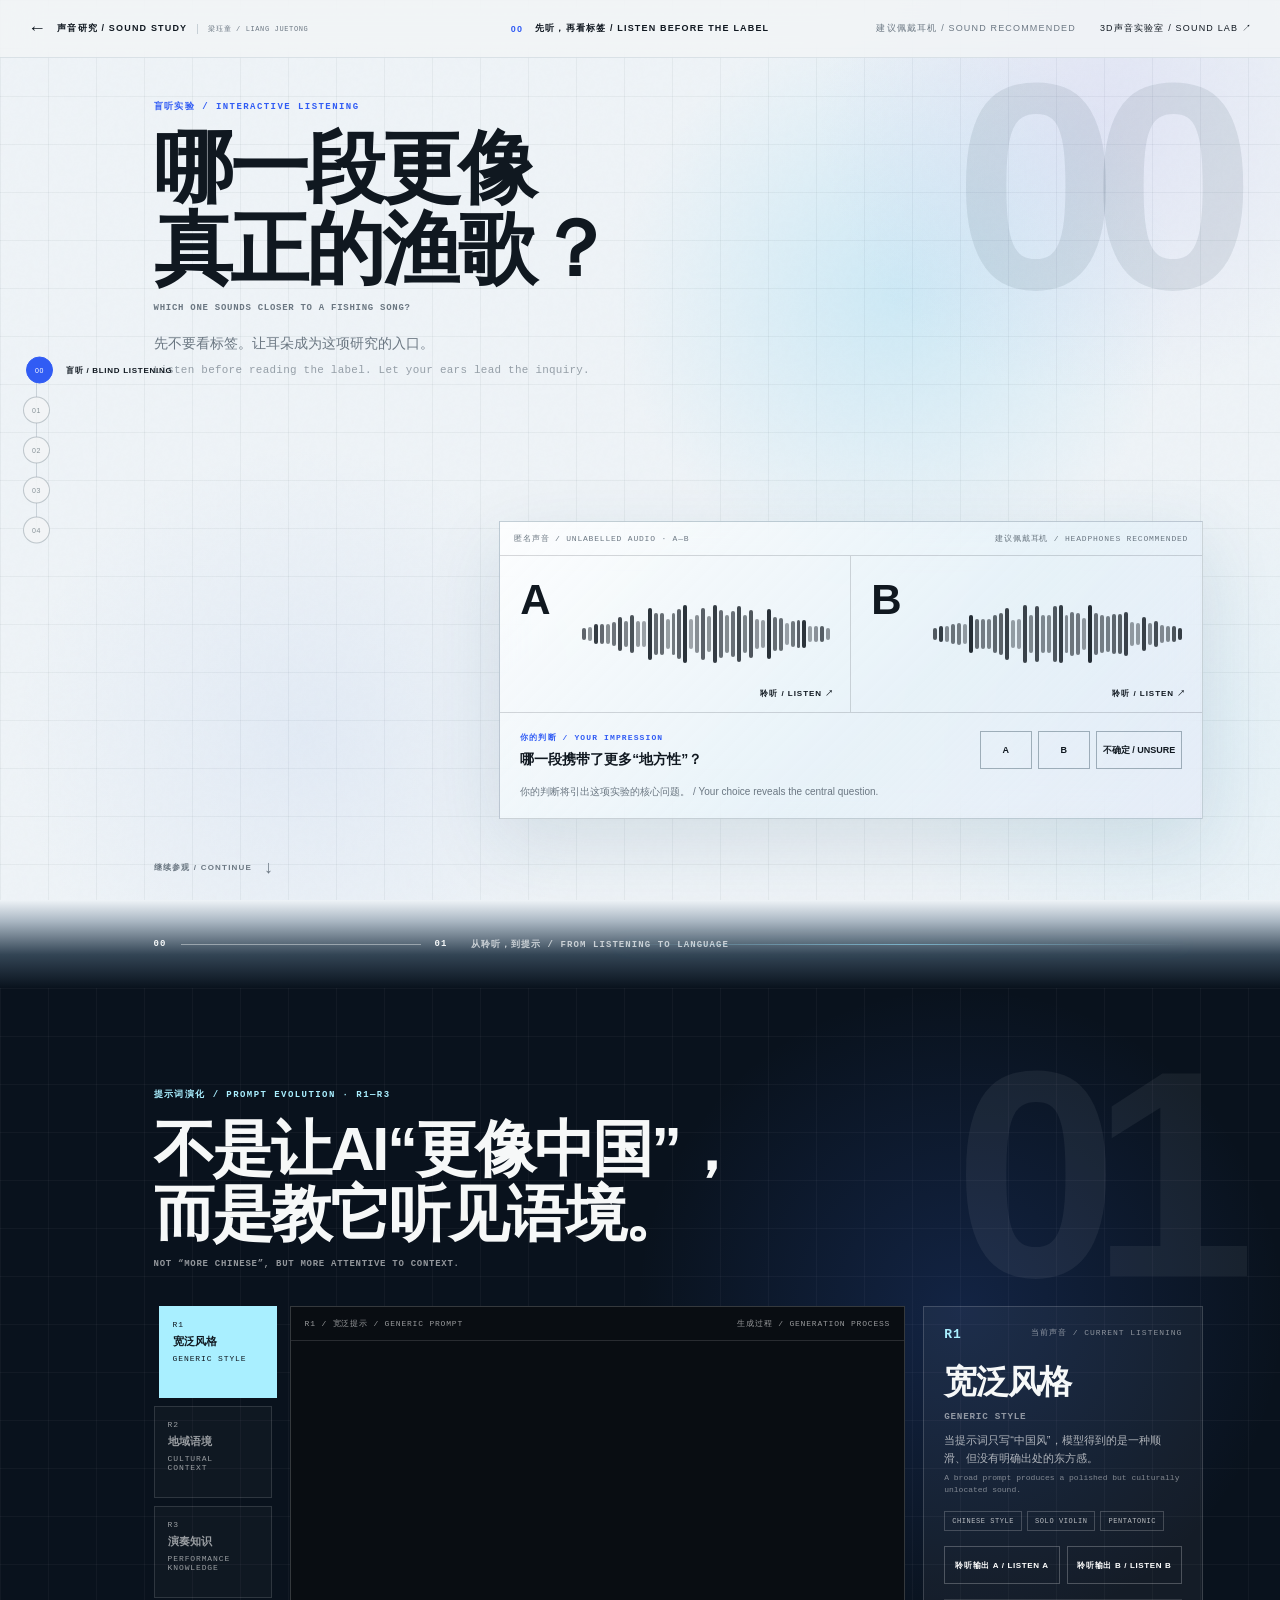
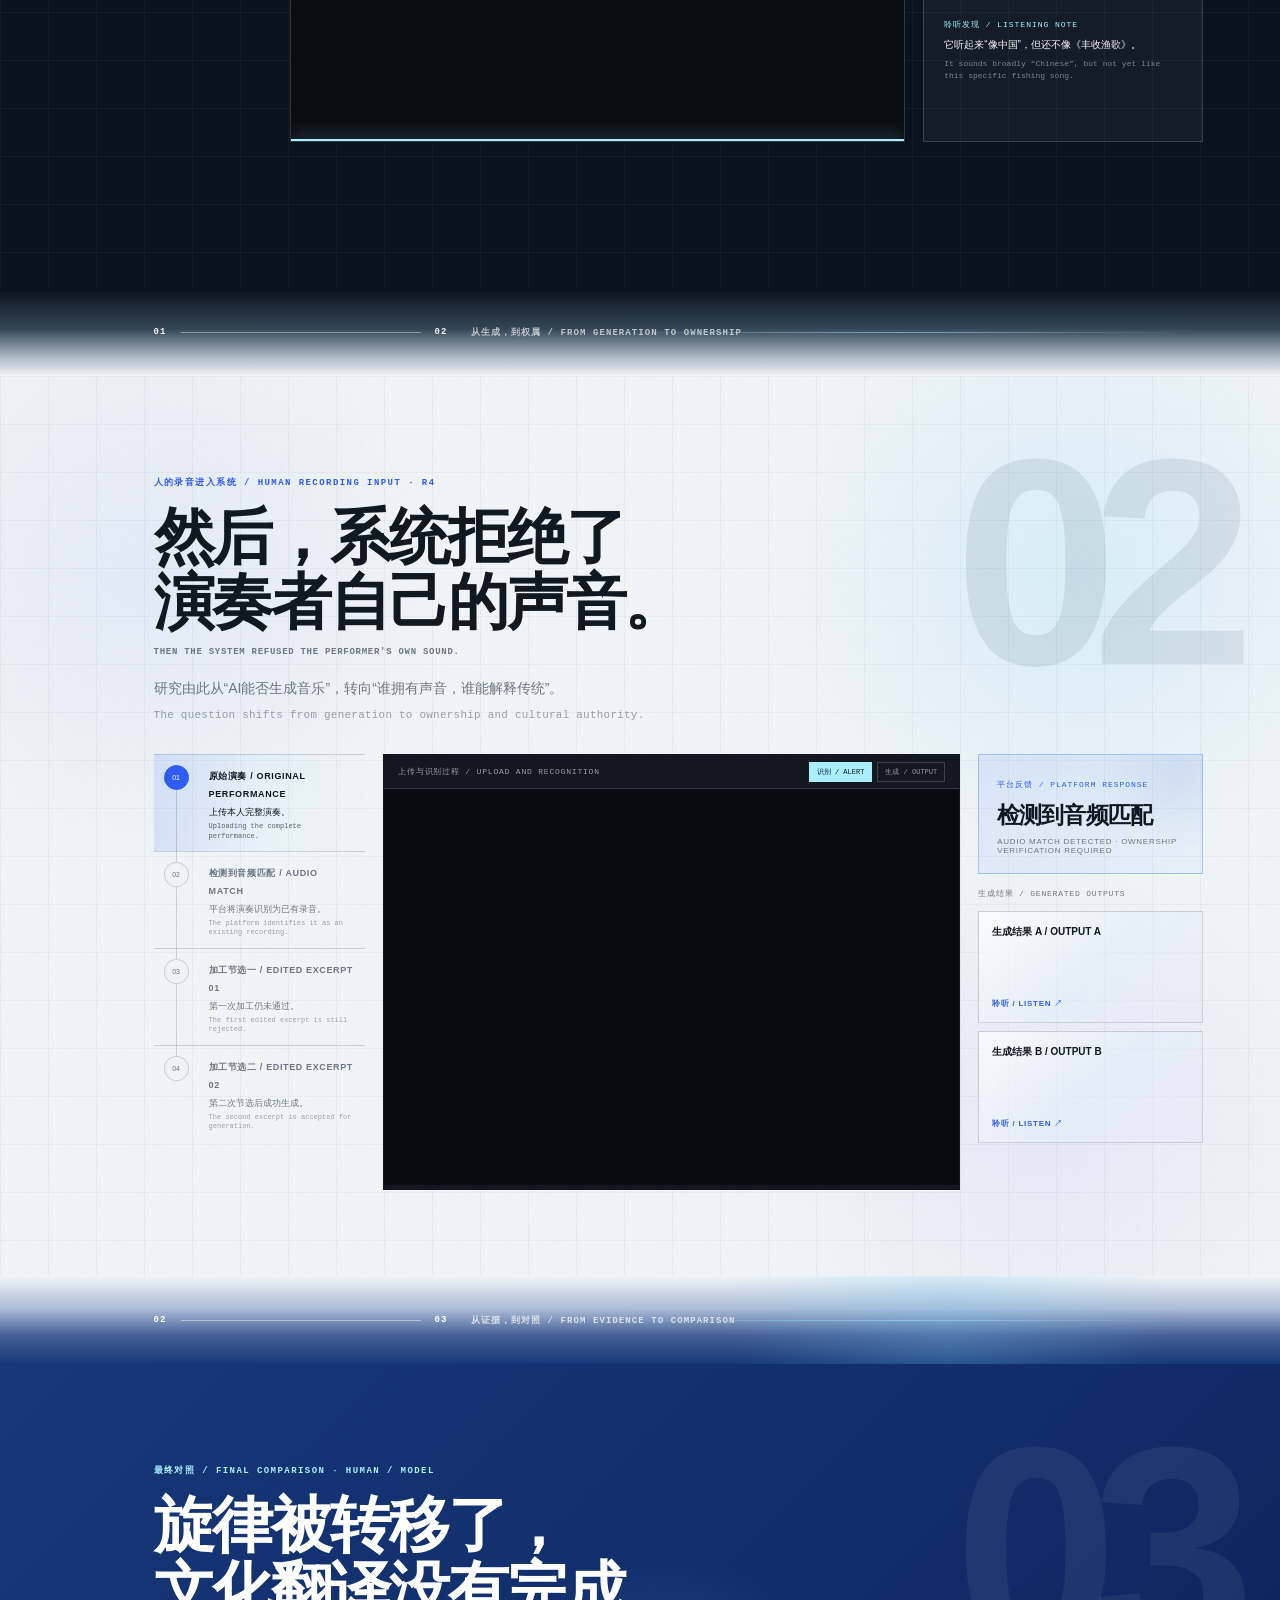
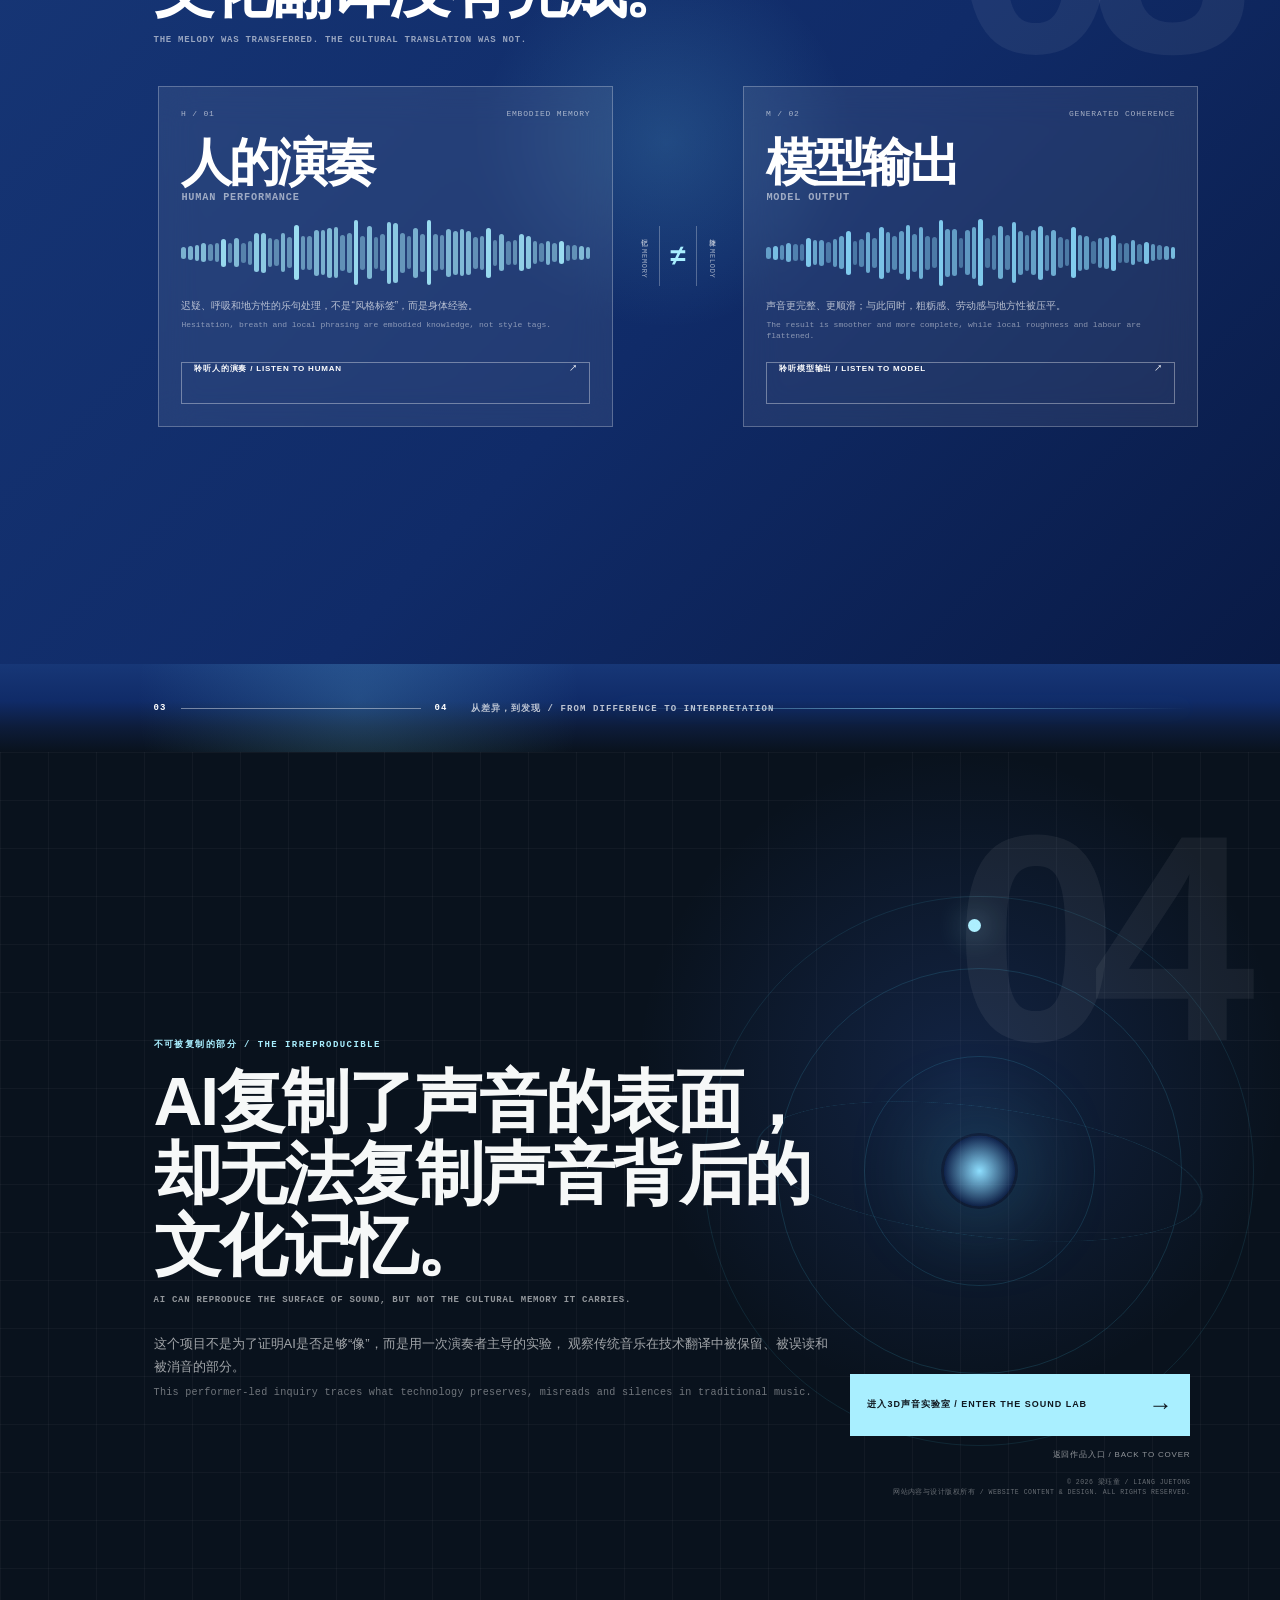
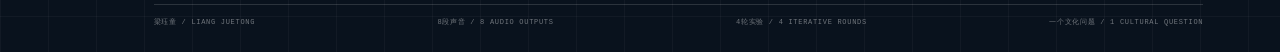
==== journey.html @ d48e19ff "Publish interactive portfolio website" ====
<!doctype html>
<html lang="zh-CN">
  <head>
    <meta charset="UTF-8" />
    <meta name="viewport" content="width=device-width, initial-scale=1.0" />
    <meta name="description" content="作品二研究叙事：AI如何理解、重构并压缩传统音乐中的文化信息。" />
    <title>研究路径｜RESEARCH JOURNEY</title>
    <link rel="stylesheet" href="./journey.css?v=10" />
  </head>
  <body>
    <header class="site-head">
      <a class="site-head__home" href="./index.html">
        <span>←</span>
        <b>声音研究 / SOUND STUDY</b>
        <small>梁珏童 / LIANG JUETONG</small>
      </a>
      <div class="site-head__chapter">
        <span id="activeIndex">00</span>
        <p id="activeLabel">先听，再看标签 / LISTEN BEFORE THE LABEL</p>
      </div>
      <div class="site-head__actions">
        <span>建议佩戴耳机 / SOUND RECOMMENDED</span>
        <a href="./sound-sculpture.html?v=28&amp;mode=excerpt">3D声音实验室 / SOUND LAB ↗</a>
      </div>
      <div class="reading-progress"><i id="readingProgress"></i></div>
    </header>

    <aside class="guide" aria-label="研究章节导览">
      <a href="#blind" class="active" data-index="00" data-label="先听，再看标签 / LISTEN BEFORE THE LABEL">
        <span>00</span><b>盲听 / BLIND LISTENING</b>
      </a>
      <a href="#prompt-lab" data-index="01" data-label="提示词如何改变声音 / TEACHING THE MODEL">
        <span>01</span><b>提示演化 / PROMPT EVOLUTION</b>
      </a>
      <a href="#copyright" data-index="02" data-label="当系统拒绝演奏者 / WHEN THE SYSTEM REFUSED">
        <span>02</span><b>声音权属 / OWNERSHIP</b>
      </a>
      <a href="#comparison" data-index="03" data-label="人的演奏与模型输出 / HUMAN AND MODEL">
        <span>03</span><b>人机对照 / COMPARISON</b>
      </a>
      <a href="#conclusion" data-index="04" data-label="不可被复制的部分 / THE IRREPRODUCIBLE">
        <span>04</span><b>研究发现 / INTERPRETATION</b>
      </a>
    </aside>

    <main>
      <section class="chapter chapter--blind chapter--light" id="blind" data-chapter>
        <div class="chapter__number">00</div>
        <div class="chapter__intro reveal">
          <p class="eyebrow">盲听实验 / INTERACTIVE LISTENING</p>
          <h1 class="title-lines">
            <span>哪一段更像</span>
            <span>真正的渔歌？</span>
          </h1>
          <p class="title-translation">WHICH ONE SOUNDS CLOSER TO A FISHING SONG?</p>
          <p class="lead">
            先不要看标签。让耳朵成为这项研究的入口。
            <span class="translation">Listen before reading the label. Let your ears lead the inquiry.</span>
          </p>
        </div>

        <div class="blind-test reveal">
          <div class="blind-test__head">
            <span>匿名声音 / UNLABELLED AUDIO · A—B</span>
            <span>建议佩戴耳机 / HEADPHONES RECOMMENDED</span>
          </div>
          <div class="blind-grid">
            <button
              class="sound-card"
              data-audio="./assets/experiment_audio/r1_a_generic_style.mp3"
              data-title="声音 A / SOUND A"
              data-subtitle="匿名生成声音 / Unlabelled generated sample"
              data-context="blind"
            >
              <span class="sound-card__letter">A</span>
              <span class="waveform" data-waveform="3"></span>
              <span class="sound-card__action">聆听 / LISTEN ↗</span>
            </button>
            <button
              class="sound-card"
              data-audio="./assets/experiment_audio/r4_a_own_audio_upload.mp3"
              data-title="声音 B / SOUND B"
              data-subtitle="匿名生成声音 / Unlabelled generated sample"
              data-context="blind"
            >
              <span class="sound-card__letter">B</span>
              <span class="waveform" data-waveform="8"></span>
              <span class="sound-card__action">聆听 / LISTEN ↗</span>
            </button>
          </div>

          <div class="guess-panel" id="guessPanel">
            <div>
              <span>你的判断 / YOUR IMPRESSION</span>
              <strong id="guessTitle">哪一段携带了更多“地方性”？</strong>
            </div>
            <div class="guess-panel__choices">
              <button data-guess="A">A</button>
              <button data-guess="B">B</button>
              <button data-guess="UNSURE">不确定 / UNSURE</button>
            </div>
            <p id="guessResult">你的判断将引出这项实验的核心问题。 / Your choice reveals the central question.</p>
          </div>
        </div>

        <a class="scroll-cue" href="#prompt-lab"><span>继续参观 / CONTINUE</span><b>↓</b></a>
      </section>

      <div class="chapter-bridge chapter-bridge--light-dark" aria-hidden="true">
        <span>00</span><i></i><b>01</b>
        <p>从聆听，到提示 / FROM LISTENING TO LANGUAGE</p>
      </div>

      <section class="chapter chapter--prompt chapter--dark" id="prompt-lab" data-chapter>
        <div class="chapter__number">01</div>
        <div class="chapter__intro chapter__intro--compact reveal">
          <p class="eyebrow">提示词演化 / PROMPT EVOLUTION · R1—R3</p>
          <h2 class="title-lines">
            <span>不是让AI“更像中国”，</span>
            <span>而是教它听见语境。</span>
          </h2>
          <p class="title-translation">NOT “MORE CHINESE”, BUT MORE ATTENTIVE TO CONTEXT.</p>
        </div>

        <div class="prompt-lab reveal">
          <div class="round-rail" role="tablist" aria-label="提示词实验轮次">
            <button class="active" data-round="0">
              <span>R1</span><b>宽泛风格</b><i>GENERIC STYLE</i>
            </button>
            <button data-round="1">
              <span>R2</span><b>地域语境</b><i>CULTURAL CONTEXT</i>
            </button>
            <button data-round="2">
              <span>R3</span><b>演奏知识</b><i>PERFORMANCE KNOWLEDGE</i>
            </button>
          </div>

          <div class="evidence-window">
            <div class="evidence-window__head">
              <span id="roundVideoLabel">R1 / 宽泛提示 / GENERIC PROMPT</span>
              <span>生成过程 / GENERATION PROCESS</span>
            </div>
            <video
              id="roundVideo"
              src="./assets/experiment_video/screen_r1_prompt_output.mp4"
              muted
              loop
              playsinline
              preload="metadata"
            ></video>
            <div class="evidence-window__scan"></div>
          </div>

          <article class="round-reading">
            <div class="round-reading__head">
              <span id="roundIndex">R1</span>
              <p>当前声音 / CURRENT LISTENING</p>
            </div>
            <h3>
              <span id="roundTitleZh">宽泛风格</span>
              <small id="roundTitleEn">GENERIC STYLE</small>
            </h3>
            <p class="round-copy">
              <span id="roundDescriptionZh">当提示词只写“中国风”，模型得到的是一种顺滑、但没有明确出处的东方感。</span>
              <small id="roundDescriptionEn">A broad prompt produces a polished but culturally unlocated sound.</small>
            </p>
            <div class="prompt-tokens" id="promptTokens">
              <span>CHINESE STYLE</span>
              <span>SOLO VIOLIN</span>
              <span>PENTATONIC</span>
            </div>
            <div class="round-audio">
              <button id="roundAudioA">聆听输出 A / LISTEN A</button>
              <button id="roundAudioB">聆听输出 B / LISTEN B</button>
            </div>
            <div class="finding">
              <span>聆听发现 / LISTENING NOTE</span>
              <p id="roundFindingZh">它听起来“像中国”，但还不像《丰收渔歌》。</p>
              <small id="roundFindingEn">It sounds broadly “Chinese”, but not yet like this specific fishing song.</small>
            </div>
          </article>
        </div>
      </section>

      <div class="chapter-bridge chapter-bridge--dark-light" aria-hidden="true">
        <span>01</span><i></i><b>02</b>
        <p>从生成，到权属 / FROM GENERATION TO OWNERSHIP</p>
      </div>

      <section class="chapter chapter--copyright chapter--light" id="copyright" data-chapter>
        <div class="chapter__number">02</div>
        <div class="chapter__intro chapter__intro--compact reveal">
          <p class="eyebrow">人的录音进入系统 / HUMAN RECORDING INPUT · R4</p>
          <h2 class="title-lines">
            <span>然后，系统拒绝了</span>
            <span>演奏者自己的声音。</span>
          </h2>
          <p class="title-translation">THEN THE SYSTEM REFUSED THE PERFORMER'S OWN SOUND.</p>
          <p class="lead">
            研究由此从“AI能否生成音乐”，转向“谁拥有声音，谁能解释传统”。
            <span class="translation">The question shifts from generation to ownership and cultural authority.</span>
          </p>
        </div>

        <div class="ownership-layout reveal">
          <ol class="event-chain">
            <li class="active" data-event="0">
              <span>01</span>
              <div><b>原始演奏 / ORIGINAL PERFORMANCE</b><p>上传本人完整演奏。<small>Uploading the complete performance.</small></p></div>
            </li>
            <li data-event="1">
              <span>02</span>
              <div><b>检测到音频匹配 / AUDIO MATCH</b><p>平台将演奏识别为已有录音。<small>The platform identifies it as an existing recording.</small></p></div>
            </li>
            <li data-event="2">
              <span>03</span>
              <div><b>加工节选一 / EDITED EXCERPT 01</b><p>第一次加工仍未通过。<small>The first edited excerpt is still rejected.</small></p></div>
            </li>
            <li data-event="3">
              <span>04</span>
              <div><b>加工节选二 / EDITED EXCERPT 02</b><p>第二次节选后成功生成。<small>The second excerpt is accepted for generation.</small></p></div>
            </li>
          </ol>

          <div class="ownership-evidence">
            <div class="ownership-evidence__head">
              <span id="ownershipLabel">上传与识别过程 / UPLOAD AND RECOGNITION</span>
              <div>
                <button class="active" data-copyright-video="./assets/experiment_video/screen_r4_audio_match_alert.mp4" data-video-label="平台识别 / AUDIO MATCH ALERT">识别 / ALERT</button>
                <button data-copyright-video="./assets/experiment_video/screen_r4_audio_upload_output.mp4" data-video-label="加工输入与生成结果 / EDITED INPUT AND OUTPUT">生成 / OUTPUT</button>
              </div>
            </div>
            <video
              id="copyrightVideo"
              src="./assets/experiment_video/screen_r4_audio_match_alert.mp4"
              muted
              loop
              playsinline
              preload="metadata"
            ></video>
          </div>

          <aside class="ownership-side">
            <div class="system-alert">
              <span>平台反馈 / PLATFORM RESPONSE</span>
              <strong>检测到音频匹配</strong>
              <p>AUDIO MATCH DETECTED · OWNERSHIP VERIFICATION REQUIRED</p>
            </div>
            <div class="ownership-outputs">
              <p>生成结果 / GENERATED OUTPUTS</p>
              <button
                data-audio="./assets/experiment_audio/r4_a_own_audio_upload.mp3"
                data-title="R4 / 生成结果 A / OUTPUT A"
                data-subtitle="加工节选二通过识别 / Accepted after edited excerpt 02"
                data-context="copyright"
              >生成结果 A / OUTPUT A <span>聆听 / LISTEN ↗</span></button>
              <button
                data-audio="./assets/experiment_audio/r4_b_own_audio_upload.mp3"
                data-title="R4 / 生成结果 B / OUTPUT B"
                data-subtitle="第二个成功生成版本 / Second accepted generation"
                data-context="copyright"
              >生成结果 B / OUTPUT B <span>聆听 / LISTEN ↗</span></button>
            </div>
          </aside>
        </div>
      </section>

      <div class="chapter-bridge chapter-bridge--light-blue" aria-hidden="true">
        <span>02</span><i></i><b>03</b>
        <p>从证据，到对照 / FROM EVIDENCE TO COMPARISON</p>
      </div>

      <section class="chapter chapter--comparison chapter--blue" id="comparison" data-chapter>
        <div class="chapter__number">03</div>
        <div class="chapter__intro chapter__intro--compact reveal">
          <p class="eyebrow">最终对照 / FINAL COMPARISON · HUMAN / MODEL</p>
          <h2 class="title-lines">
            <span>旋律被转移了，</span>
            <span>文化翻译没有完成。</span>
          </h2>
          <p class="title-translation">THE MELODY WAS TRANSFERRED. THE CULTURAL TRANSLATION WAS NOT.</p>
        </div>

        <div class="comparison-grid reveal">
          <article class="voice-card voice-card--human">
            <div class="voice-card__meta">
              <span>H / 01</span>
              <span>EMBODIED MEMORY</span>
            </div>
            <h3>人的演奏<small>HUMAN PERFORMANCE</small></h3>
            <span class="waveform waveform--large" data-waveform="12"></span>
            <p>迟疑、呼吸和地方性的乐句处理，不是“风格标签”，而是身体经验。<small>Hesitation, breath and local phrasing are embodied knowledge, not style tags.</small></p>
            <button
              data-audio="./assets/experiment_audio/human_performance_fengshou_yuge.mp3"
              data-title="人的演奏 / HUMAN PERFORMANCE"
              data-subtitle="演奏者原始录音 / Original performer recording"
              data-context="comparison"
            >聆听人的演奏 / LISTEN TO HUMAN <span>↗</span></button>
          </article>

          <div class="comparison-axis">
            <span>旋律 / MELODY</span>
            <i></i>
            <strong>≠</strong>
            <i></i>
            <span>记忆 / MEMORY</span>
          </div>

          <article class="voice-card voice-card--model">
            <div class="voice-card__meta">
              <span>M / 02</span>
              <span>GENERATED COHERENCE</span>
            </div>
            <h3>模型输出<small>MODEL OUTPUT</small></h3>
            <span class="waveform waveform--large" data-waveform="21"></span>
            <p>声音更完整、更顺滑；与此同时，粗粝感、劳动感与地方性被压平。<small>The result is smoother and more complete, while local roughness and labour are flattened.</small></p>
            <button
              data-audio="./assets/experiment_audio/r4_b_own_audio_upload.mp3"
              data-title="模型输出 / MODEL OUTPUT"
              data-subtitle="R4生成结果 / R4 generated result"
              data-context="comparison"
            >聆听模型输出 / LISTEN TO MODEL <span>↗</span></button>
          </article>
        </div>
      </section>

      <div class="chapter-bridge chapter-bridge--blue-dark" aria-hidden="true">
        <span>03</span><i></i><b>04</b>
        <p>从差异，到发现 / FROM DIFFERENCE TO INTERPRETATION</p>
      </div>

      <section class="chapter chapter--conclusion chapter--dark" id="conclusion" data-chapter>
        <div class="conclusion-orbit" aria-hidden="true"><i></i><i></i><i></i></div>
        <div class="chapter__number">04</div>
        <div class="conclusion-copy reveal">
          <p class="eyebrow">不可被复制的部分 / THE IRREPRODUCIBLE</p>
          <h2 class="title-lines">
            <span>AI复制了声音的表面，</span>
            <span>却无法复制声音背后的</span>
            <span>文化记忆。</span>
          </h2>
          <p class="title-translation">AI CAN REPRODUCE THE SURFACE OF SOUND, BUT NOT THE CULTURAL MEMORY IT CARRIES.</p>
          <p>
            这个项目不是为了证明AI是否足够“像”，而是用一次演奏者主导的实验，
            观察传统音乐在技术翻译中被保留、被误读和被消音的部分。
            <span class="translation">This performer-led inquiry traces what technology preserves, misreads and silences in traditional music.</span>
          </p>
        </div>

        <div class="conclusion-actions reveal">
          <a class="conclusion-actions__primary" href="./sound-sculpture.html?v=28&amp;mode=excerpt">
            <span>进入3D声音实验室 / ENTER THE SOUND LAB</span>
            <b>→</b>
          </a>
          <a href="./index.html">返回作品入口 / BACK TO COVER</a>
          <p class="conclusion-copyright">
            © 2026 梁珏童 / LIANG JUETONG<br />
            网站内容与设计版权所有 / WEBSITE CONTENT &amp; DESIGN. ALL RIGHTS RESERVED.
          </p>
        </div>

        <div class="conclusion-meta">
          <span>梁珏童 / LIANG JUETONG</span>
          <span>8段声音 / 8 AUDIO OUTPUTS</span>
          <span>4轮实验 / 4 ITERATIVE ROUNDS</span>
          <span>一个文化问题 / 1 CULTURAL QUESTION</span>
        </div>
      </section>
    </main>

    <div class="audio-dock" id="audioDock" aria-live="polite">
      <button class="audio-dock__toggle" id="audioToggle" aria-label="播放或暂停">▶</button>
      <div class="audio-dock__identity">
        <span>正在聆听 / NOW LISTENING</span>
        <strong id="audioTitle">声音 A / SOUND A</strong>
        <p id="audioSubtitle">匿名生成声音 / Unlabelled generated sample</p>
      </div>
      <div class="audio-dock__transport">
        <input id="audioProgress" type="range" min="0" max="100" value="0" step="0.1" aria-label="音频进度" />
        <div><span id="audioCurrent">00:00</span><span id="audioDuration">00:00</span></div>
      </div>
      <button class="audio-dock__close" id="audioClose" aria-label="关闭播放器">×</button>
      <audio id="contextAudio" preload="metadata"></audio>
    </div>

    <script src="./journey.js?v=4"></script>
  </body>
</html>
---- journey.css ----
:root {
  color-scheme: light;
  --ink: #101820;
  --paper: #eef3f7;
  --paper-warm: #edf2f5;
  --blue: #315cf4;
  --blue-deep: #122d79;
  --cyan: #8edfff;
  --acid: #a9efff;
  --line: rgba(16, 24, 32, 0.16);
  --soft: #6b7782;
}

* {
  box-sizing: border-box;
}

html {
  scroll-behavior: smooth;
  scroll-snap-type: y proximity;
}

body {
  margin: 0;
  background: var(--paper);
  color: var(--ink);
  font-family: "Noto Sans SC", "Source Han Sans SC", "PingFang SC", "Microsoft YaHei UI", sans-serif;
}

body.audio-open {
  padding-bottom: 82px;
}

button,
input {
  font: inherit;
}

button,
a {
  color: inherit;
}

button {
  cursor: pointer;
}

a {
  text-decoration: none;
}

.site-head {
  position: fixed;
  z-index: 100;
  top: 0;
  right: 0;
  left: 0;
  display: grid;
  grid-template-columns: 1fr auto 1fr;
  align-items: center;
  min-height: 58px;
  padding: 0 28px;
  border-bottom: 1px solid rgba(119, 144, 159, 0.2);
  background: rgba(242, 245, 246, 0.78);
  backdrop-filter: blur(18px);
  font-size: 9px;
  letter-spacing: 0.13em;
  text-transform: uppercase;
}

.site-head__home,
.site-head__actions,
.site-head__chapter {
  display: flex;
  align-items: center;
}

.site-head__home {
  gap: 10px;
  width: fit-content;
}

.site-head__home span {
  font-size: 18px;
}

.site-head__home small {
  padding-left: 10px;
  border-left: 1px solid rgba(76, 98, 114, 0.25);
  color: var(--soft);
  font-family: "Courier New", monospace;
  font-size: 7px;
  font-weight: 500;
  letter-spacing: 0.09em;
  white-space: nowrap;
}

.site-head__chapter {
  gap: 12px;
}

.site-head__chapter span {
  color: var(--blue);
  font-weight: 800;
}

.site-head__chapter p {
  margin: 0;
  font-weight: 700;
}

.site-head__actions {
  justify-content: flex-end;
  gap: 24px;
}

.site-head__actions span {
  color: var(--soft);
}

.reading-progress {
  position: absolute;
  right: 0;
  bottom: -1px;
  left: 0;
  height: 2px;
  background: transparent;
}

.reading-progress i {
  display: block;
  width: 0;
  height: 100%;
  background: linear-gradient(90deg, var(--blue), var(--cyan), var(--acid));
}

.guide {
  position: fixed;
  z-index: 90;
  top: 50%;
  left: 23px;
  display: flex;
  flex-direction: column;
  gap: 13px;
  width: 28px;
  transform: translateY(-50%);
}

.guide::before {
  content: "";
  position: absolute;
  top: 8px;
  bottom: 8px;
  left: 13px;
  width: 1px;
  background: rgba(89, 107, 120, 0.24);
}

.guide a {
  position: relative;
  display: flex;
  align-items: center;
  gap: 13px;
  width: 28px;
  color: rgba(49, 65, 76, 0.55);
  font-size: 8px;
  letter-spacing: 0.09em;
  transition: color 180ms ease, transform 180ms ease;
}

.guide a span {
  z-index: 1;
  display: grid;
  place-items: center;
  width: 27px;
  aspect-ratio: 1;
  border: 1px solid rgba(89, 107, 120, 0.34);
  border-radius: 50%;
  background: rgba(242, 245, 246, 0.92);
  font-size: 7px;
}

.guide a b {
  position: absolute;
  left: 40px;
  width: 142px;
  opacity: 0;
  pointer-events: none;
  transform: translateX(-4px);
  transition: opacity 180ms ease, transform 180ms ease;
}

.guide a:hover b,
.guide a.active b {
  opacity: 1;
  transform: translateX(0);
}

.guide a.active {
  color: var(--ink);
  transform: translateX(3px);
}

.guide a.active span {
  color: white;
  border-color: var(--blue);
  background: var(--blue);
}

main {
  position: relative;
}

.chapter {
  position: relative;
  min-height: 100svh;
  overflow: hidden;
  scroll-snap-align: start;
  padding: 100px 6vw 64px 12vw;
}

.chapter::after {
  content: "";
  position: absolute;
  inset: 0;
  pointer-events: none;
  opacity: 0.18;
  background-image: url("data:image/svg+xml,%3Csvg viewBox='0 0 180 180' xmlns='http://www.w3.org/2000/svg'%3E%3Cfilter id='n'%3E%3CfeTurbulence type='fractalNoise' baseFrequency='.82' numOctaves='3' stitchTiles='stitch'/%3E%3C/filter%3E%3Crect width='100%25' height='100%25' filter='url(%23n)' opacity='.09'/%3E%3C/svg%3E");
  mix-blend-mode: multiply;
}

.chapter--light {
  background:
    linear-gradient(rgba(25, 45, 62, 0.052) 1px, transparent 1px),
    linear-gradient(90deg, rgba(25, 45, 62, 0.052) 1px, transparent 1px),
    radial-gradient(circle at 86% 13%, rgba(130, 126, 226, 0.13), transparent 21%),
    radial-gradient(circle at 70% 33%, rgba(83, 196, 238, 0.21), transparent 26%),
    radial-gradient(circle at 24% 82%, rgba(118, 157, 225, 0.1), transparent 24%),
    radial-gradient(circle at 91% 82%, rgba(114, 208, 240, 0.1), transparent 20%),
    var(--paper);
  background-size: 48px 48px, 48px 48px, auto, auto, auto, auto, auto;
}

.chapter--copyright {
  background:
    linear-gradient(rgba(25, 45, 62, 0.045) 1px, transparent 1px),
    linear-gradient(90deg, rgba(25, 45, 62, 0.045) 1px, transparent 1px),
    radial-gradient(circle at 12% 22%, rgba(130, 165, 225, 0.13), transparent 22%),
    radial-gradient(circle at 84% 22%, rgba(123, 213, 246, 0.21), transparent 24%),
    radial-gradient(circle at 82% 83%, rgba(133, 126, 218, 0.1), transparent 22%),
    #f0f4f7;
  background-size: 48px 48px, 48px 48px, auto, auto, auto, auto;
}

.chapter--dark {
  color: #f6f8f8;
  background:
    radial-gradient(circle at 75% 36%, rgba(62, 116, 242, 0.18), transparent 29%),
    linear-gradient(rgba(255, 255, 255, 0.035) 1px, transparent 1px),
    linear-gradient(90deg, rgba(255, 255, 255, 0.035) 1px, transparent 1px),
    #09121d;
  background-size: auto, 48px 48px, 48px 48px, auto;
}

.chapter--blue {
  color: white;
  background:
    radial-gradient(circle at 52% 42%, rgba(114, 218, 255, 0.17), transparent 22%),
    linear-gradient(135deg, #173777, #102b68 56%, #091a45);
}

.chapter__number {
  position: absolute;
  top: 80px;
  right: 4vw;
  color: rgba(67, 90, 104, 0.12);
  font-size: clamp(150px, 23vw, 350px);
  font-weight: 900;
  line-height: 0.72;
  letter-spacing: -0.09em;
  user-select: none;
}

.chapter--dark .chapter__number,
.chapter--blue .chapter__number {
  color: rgba(255, 255, 255, 0.06);
}

.chapter__intro {
  position: relative;
  z-index: 2;
  max-width: 640px;
}

.chapter__intro--compact {
  max-width: 760px;
}

.eyebrow {
  margin: 0 0 15px;
  color: var(--blue);
  font-family: "Courier New", monospace;
  font-size: 9px;
  font-weight: 700;
  letter-spacing: 0.16em;
}

.chapter--dark .eyebrow,
.chapter--blue .eyebrow {
  color: var(--acid);
}

.chapter h1,
.chapter h2 {
  margin: 0;
  font-weight: 800;
  letter-spacing: -0.035em;
}

.chapter h1 {
  font-size: clamp(48px, 6.2vw, 92px);
  line-height: 1.02;
}

.chapter h2 {
  font-size: clamp(42px, 4.8vw, 72px);
  line-height: 1.06;
}

.title-lines span {
  display: block;
  width: max-content;
  max-width: 100%;
  white-space: nowrap;
}

.lead {
  max-width: 620px;
  margin: 17px 0 0;
  color: var(--soft);
  font-size: 14px;
  line-height: 1.7;
}

.chapter-bridge {
  position: relative;
  z-index: 6;
  display: grid;
  grid-template-columns: auto minmax(90px, 240px) auto 1fr;
  align-items: center;
  gap: 14px;
  height: 88px;
  padding: 0 7vw 0 12vw;
  overflow: hidden;
  font-family: "Courier New", monospace;
  font-size: 9px;
  font-weight: 700;
  letter-spacing: 0.12em;
}

.chapter-bridge::after {
  content: "";
  position: absolute;
  right: 7%;
  left: 48%;
  height: 1px;
  background: linear-gradient(90deg, transparent, rgba(146, 226, 255, 0.82), transparent);
  box-shadow: 0 0 22px rgba(117, 207, 255, 0.42);
  opacity: 0.72;
  animation: bridge-pulse 3.6s ease-in-out infinite;
}

.chapter-bridge i {
  height: 1px;
  background: currentColor;
  opacity: 0.42;
}

.chapter-bridge p {
  margin: 0 0 0 9px;
  opacity: 0.72;
}

.chapter-bridge--light-dark {
  color: #f5f7f8;
  background: linear-gradient(180deg, #eef3f7 0%, #aab7c3 24%, #334555 62%, #09121d 100%);
}

.chapter-bridge--dark-light {
  color: #eef1f1;
  background: linear-gradient(180deg, #09121d 0%, #334555 46%, #aab7c3 78%, #f0f4f7 100%);
}

.chapter-bridge--light-blue {
  color: white;
  background:
    radial-gradient(circle at 74% 46%, rgba(118, 204, 244, 0.25), transparent 23%),
    linear-gradient(180deg, #f0f4f7 0%, #aebfd8 36%, #435f96 68%, #173777 100%);
}

.chapter-bridge--blue-dark {
  color: white;
  background:
    radial-gradient(circle at 28% 40%, rgba(111, 207, 246, 0.2), transparent 24%),
    linear-gradient(180deg, #173777 0%, #102b68 42%, #0d1c3a 72%, #09121d 100%);
}

.title-translation {
  max-width: 760px;
  margin: 12px 0 0;
  color: var(--soft);
  font-family: "Courier New", monospace;
  font-size: 9px;
  font-weight: 700;
  line-height: 1.5;
  letter-spacing: 0.08em;
}

.translation {
  display: block;
  margin-top: 5px;
  font-family: "Courier New", monospace;
  font-size: 0.78em;
  letter-spacing: 0.025em;
  opacity: 0.68;
}

.chapter--dark .lead,
.chapter--blue .lead {
  color: rgba(255, 255, 255, 0.62);
}

.chapter--dark .title-translation,
.chapter--blue .title-translation {
  color: rgba(255, 255, 255, 0.56);
}

.blind-test {
  position: absolute;
  z-index: 4;
  right: 6vw;
  bottom: 9vh;
  width: min(720px, 55vw);
  border: 1px solid rgba(27, 59, 78, 0.22);
  background:
    linear-gradient(135deg, rgba(255, 255, 255, 0.84), rgba(229, 242, 249, 0.7) 58%, rgba(232, 234, 249, 0.52));
  box-shadow: 0 25px 70px rgba(28, 73, 105, 0.12);
  backdrop-filter: blur(20px);
}

.blind-test__head,
.evidence-window__head,
.ownership-evidence__head {
  display: flex;
  justify-content: space-between;
  align-items: center;
  min-height: 34px;
  padding: 0 14px;
  border-bottom: 1px solid var(--line);
  color: var(--soft);
  font-family: "Courier New", monospace;
  font-size: 8px;
  letter-spacing: 0.1em;
}

.blind-grid {
  display: grid;
  grid-template-columns: 1fr 1fr;
}

.sound-card {
  position: relative;
  display: grid;
  grid-template-columns: 62px 1fr;
  align-items: center;
  min-height: 156px;
  padding: 20px;
  border: 0;
  border-right: 1px solid var(--line);
  background: transparent;
  text-align: left;
  transition: color 200ms ease, background 200ms ease;
}

.sound-card:last-child {
  border-right: 0;
}

.sound-card:hover,
.sound-card.is-playing {
  color: white;
  background: var(--blue);
}

.sound-card__letter {
  align-self: start;
  font-size: 42px;
  font-weight: 800;
}

.sound-card__action {
  position: absolute;
  right: 16px;
  bottom: 13px;
  font-size: 8px;
  font-weight: 800;
  letter-spacing: 0.12em;
}

.waveform {
  display: flex;
  align-items: center;
  gap: 2px;
  width: 100%;
  height: 58px;
}

.waveform i {
  flex: 1;
  min-width: 1px;
  height: var(--h);
  max-height: 100%;
  border-radius: 999px;
  background: currentColor;
  opacity: calc(0.22 + var(--o));
  transform-origin: center;
  transition: transform 150ms ease;
}

.is-playing .waveform i {
  animation: wave 920ms ease-in-out infinite alternate;
  animation-delay: calc(var(--d) * -35ms);
}

.guess-panel {
  display: grid;
  grid-template-columns: 1.4fr auto;
  align-items: center;
  gap: 14px 22px;
  min-height: 106px;
  padding: 16px 20px;
  border-top: 1px solid var(--line);
}

.guess-panel span {
  display: block;
  margin-bottom: 7px;
  color: var(--blue);
  font-family: "Courier New", monospace;
  font-size: 8px;
  font-weight: 700;
  letter-spacing: 0.14em;
}

.guess-panel strong {
  font-size: 14px;
}

.guess-panel__choices {
  display: flex;
  gap: 6px;
}

.guess-panel__choices button {
  min-width: 52px;
  min-height: 38px;
  border: 1px solid rgba(20, 50, 68, 0.35);
  background: transparent;
  font-size: 9px;
  font-weight: 800;
}

.guess-panel__choices button:hover,
.guess-panel__choices button.active {
  color: white;
  border-color: var(--ink);
  background: var(--ink);
}

.guess-panel p {
  grid-column: 1 / -1;
  margin: -2px 0 0;
  color: var(--soft);
  font-size: 10px;
  line-height: 1.45;
}

.guess-panel.revealed p {
  color: var(--ink);
  font-weight: 700;
}

.scroll-cue {
  position: absolute;
  z-index: 4;
  bottom: 22px;
  left: 12vw;
  display: flex;
  align-items: center;
  gap: 12px;
  color: var(--soft);
  font-size: 8px;
  font-weight: 700;
  letter-spacing: 0.15em;
}

.scroll-cue b {
  font-size: 18px;
  animation: scroll-cue 1.5s ease-in-out infinite;
}

.prompt-lab {
  position: relative;
  z-index: 4;
  display: grid;
  grid-template-columns: 118px minmax(560px, 1.75fr) minmax(280px, 0.7fr);
  gap: 18px;
  margin-top: 34px;
}

.round-rail {
  display: flex;
  flex-direction: column;
  gap: 8px;
}

.round-rail button {
  display: flex;
  flex-direction: column;
  gap: 5px;
  min-height: 92px;
  padding: 13px;
  color: rgba(255, 255, 255, 0.58);
  border: 1px solid rgba(255, 255, 255, 0.13);
  background: rgba(255, 255, 255, 0.025);
  text-align: left;
  transition: background 180ms ease, color 180ms ease, transform 180ms ease;
}

.round-rail button:hover,
.round-rail button.active {
  color: var(--ink);
  border-color: var(--acid);
  background: var(--acid);
  transform: translateX(5px);
}

.round-rail span,
.round-rail i {
  font-family: "Courier New", monospace;
  font-size: 8px;
  font-style: normal;
  letter-spacing: 0.11em;
}

.round-rail b {
  font-size: 11px;
}

.evidence-window {
  position: relative;
  min-height: 430px;
  overflow: hidden;
  border: 1px solid rgba(255, 255, 255, 0.18);
  background: #090d12;
}

.evidence-window__head {
  color: rgba(255, 255, 255, 0.58);
  border-color: rgba(255, 255, 255, 0.13);
}

.evidence-window video {
  width: 100%;
  height: calc(100% - 34px);
  min-height: 396px;
  object-fit: cover;
  opacity: 0.82;
}

.evidence-window__scan {
  position: absolute;
  right: 0;
  bottom: 0;
  left: 0;
  height: 2px;
  background: var(--acid);
  box-shadow: 0 0 18px var(--acid);
  animation: scan 4s ease-in-out infinite;
}

.round-reading {
  min-height: 430px;
  padding: 20px;
  border: 1px solid rgba(255, 255, 255, 0.16);
  background: rgba(255, 255, 255, 0.045);
}

.round-reading__head {
  display: flex;
  justify-content: space-between;
  color: rgba(255, 255, 255, 0.5);
  font-family: "Courier New", monospace;
  font-size: 8px;
  letter-spacing: 0.12em;
}

.round-reading__head p {
  margin: 0;
}

.round-reading__head span {
  color: var(--acid);
  font-size: 13px;
  font-weight: 800;
}

.round-reading h3 {
  margin: 18px 0 9px;
  font-size: clamp(27px, 2.6vw, 42px);
  letter-spacing: -0.04em;
}

.round-reading h3 small {
  display: block;
  margin-top: 6px;
  color: rgba(255, 255, 255, 0.52);
  font-family: "Courier New", monospace;
  font-size: 0.28em;
  letter-spacing: 0.08em;
}

.round-reading > p {
  min-height: 44px;
  margin: 0;
  color: rgba(255, 255, 255, 0.66);
  font-size: 11px;
  line-height: 1.65;
}

.round-copy small,
.finding small {
  display: block;
  margin-top: 5px;
  color: rgba(255, 255, 255, 0.46);
  font-family: "Courier New", monospace;
  font-size: 8px;
  line-height: 1.5;
}

.prompt-tokens {
  display: flex;
  flex-wrap: wrap;
  gap: 5px;
  margin: 15px 0;
}

.prompt-tokens span {
  padding: 5px 7px;
  border: 1px solid rgba(255, 255, 255, 0.2);
  color: rgba(255, 255, 255, 0.7);
  font-family: "Courier New", monospace;
  font-size: 7px;
  letter-spacing: 0.08em;
}

.round-audio {
  display: grid;
  grid-template-columns: 1fr 1fr;
  gap: 7px;
}

.round-audio button {
  min-height: 38px;
  color: white;
  border: 1px solid rgba(255, 255, 255, 0.24);
  background: transparent;
  font-size: 8px;
  font-weight: 800;
  letter-spacing: 0.08em;
}

.round-audio button:hover {
  color: var(--ink);
  border-color: var(--acid);
  background: var(--acid);
}

.finding {
  margin-top: 15px;
  padding-top: 13px;
  border-top: 1px solid rgba(255, 255, 255, 0.13);
}

.finding span {
  color: var(--acid);
  font-family: "Courier New", monospace;
  font-size: 8px;
  letter-spacing: 0.12em;
}

.finding p {
  margin: 6px 0 0;
  font-size: 10px;
  line-height: 1.55;
}

.ownership-layout {
  position: relative;
  z-index: 4;
  display: grid;
  grid-template-columns: minmax(210px, 0.66fr) minmax(560px, 1.8fr) minmax(225px, 0.7fr);
  gap: 18px;
  margin-top: 30px;
}

.event-chain {
  display: flex;
  flex-direction: column;
  margin: 0;
  padding: 0;
  list-style: none;
}

.event-chain li {
  position: relative;
  display: grid;
  grid-template-columns: 35px 1fr;
  gap: 10px;
  min-height: 71px;
  padding: 10px;
  border-top: 1px solid var(--line);
  color: var(--soft);
  transition: color 180ms ease, background 180ms ease;
}

.event-chain li::before {
  content: "";
  position: absolute;
  top: 17px;
  bottom: -17px;
  left: 22px;
  width: 1px;
  background: var(--line);
}

.event-chain li:last-child::before {
  display: none;
}

.event-chain li.active {
  color: var(--ink);
  background: linear-gradient(90deg, rgba(25, 92, 255, 0.12), rgba(121, 225, 255, 0.08), transparent);
}

.event-chain span {
  z-index: 1;
  display: grid;
  place-items: center;
  width: 25px;
  height: 25px;
  border: 1px solid var(--line);
  border-radius: 50%;
  background: var(--paper);
  font-size: 7px;
}

.event-chain .active span {
  color: white;
  border-color: var(--blue);
  background: var(--blue);
}

.event-chain b {
  font-size: 9px;
  letter-spacing: 0.07em;
}

.event-chain p {
  margin: 5px 0 0;
  font-size: 9px;
  line-height: 1.45;
}

.event-chain p small {
  display: block;
  margin-top: 3px;
  font-family: "Courier New", monospace;
  font-size: 7px;
  line-height: 1.35;
  opacity: 0.66;
}

.ownership-evidence {
  position: relative;
  min-height: 430px;
  overflow: hidden;
  border: 1px solid var(--line);
  background: #111820;
}

.ownership-evidence__head {
  color: rgba(255, 255, 255, 0.58);
  border-color: rgba(255, 255, 255, 0.15);
}

.ownership-evidence__head div {
  display: flex;
  gap: 5px;
}

.ownership-evidence__head button {
  padding: 4px 7px;
  color: rgba(255, 255, 255, 0.56);
  border: 1px solid rgba(255, 255, 255, 0.18);
  background: transparent;
  font-size: 7px;
}

.ownership-evidence__head button.active {
  color: var(--ink);
  border-color: var(--acid);
  background: var(--acid);
}

.ownership-evidence video {
  width: 100%;
  height: 396px;
  object-fit: contain;
  background: #080c11;
  opacity: 0.94;
}

.ownership-side {
  display: flex;
  flex-direction: column;
  gap: 14px;
}

.system-alert {
  position: relative;
  padding: 18px;
  color: var(--ink);
  border: 1px solid rgba(25, 92, 255, 0.3);
  background:
    radial-gradient(circle at 90% 12%, rgba(111, 126, 218, 0.13), transparent 34%),
    linear-gradient(135deg, rgba(49, 92, 244, 0.09), rgba(104, 203, 239, 0.07));
}

.system-alert span {
  color: var(--blue);
  font-family: "Courier New", monospace;
  font-size: 8px;
  letter-spacing: 0.12em;
}

.system-alert strong {
  display: block;
  margin-top: 9px;
  font-size: clamp(20px, 1.8vw, 29px);
  letter-spacing: -0.04em;
}

.system-alert p {
  margin: 6px 0 0;
  color: var(--soft);
  font-size: 8px;
  letter-spacing: 0.09em;
}

.ownership-outputs {
  display: flex;
  flex-direction: column;
  gap: 8px;
}

.ownership-outputs > p {
  margin: 0 0 4px;
  color: var(--soft);
  font-family: "Courier New", monospace;
  font-size: 8px;
  letter-spacing: 0.1em;
}

.ownership-outputs button {
  display: flex;
  flex-direction: column;
  justify-content: space-between;
  min-height: 112px;
  padding: 13px;
  border: 1px solid var(--line);
  background: linear-gradient(135deg, rgba(255, 255, 255, 0.7), rgba(226, 240, 248, 0.52), rgba(229, 232, 246, 0.42));
  text-align: left;
  font-size: 10px;
  font-weight: 800;
}

.ownership-outputs button span {
  color: var(--blue);
  font-size: 8px;
  letter-spacing: 0.09em;
}

.ownership-outputs button:hover {
  color: white;
  border-color: var(--blue);
  background: var(--blue);
}

.ownership-outputs button:hover span {
  color: var(--acid);
}

.comparison-grid {
  position: relative;
  z-index: 4;
  display: grid;
  grid-template-columns: 1fr 90px 1fr;
  gap: 20px;
  max-width: 1040px;
  margin: 38px auto 0;
}

.voice-card {
  min-height: 330px;
  padding: 22px;
  border: 1px solid rgba(255, 255, 255, 0.26);
  background: rgba(255, 255, 255, 0.08);
  backdrop-filter: blur(18px);
}

.voice-card__meta {
  display: flex;
  justify-content: space-between;
  color: rgba(255, 255, 255, 0.6);
  font-family: "Courier New", monospace;
  font-size: 8px;
  letter-spacing: 0.1em;
}

.voice-card h3 {
  margin: 22px 0 4px;
  font-size: clamp(32px, 4vw, 61px);
  line-height: 0.88;
  letter-spacing: -0.06em;
}

.voice-card h3 small {
  display: block;
  margin-top: 8px;
  color: rgba(255, 255, 255, 0.56);
  font-family: "Courier New", monospace;
  font-size: 0.2em;
  letter-spacing: 0.08em;
}

.voice-card .waveform--large {
  height: 68px;
  margin: 17px 0 11px;
  color: var(--acid);
}

.voice-card--model .waveform--large {
  color: var(--cyan);
}

.voice-card > p {
  min-height: 46px;
  margin: 0 0 18px;
  color: rgba(255, 255, 255, 0.68);
  font-size: 10px;
  line-height: 1.6;
}

.voice-card > p small {
  display: block;
  margin-top: 5px;
  color: rgba(255, 255, 255, 0.48);
  font-family: "Courier New", monospace;
  font-size: 8px;
  line-height: 1.45;
}

.voice-card > button {
  display: flex;
  justify-content: space-between;
  width: 100%;
  min-height: 42px;
  padding: 0 12px;
  color: white;
  border: 1px solid rgba(255, 255, 255, 0.36);
  background: transparent;
  font-size: 8px;
  font-weight: 800;
  letter-spacing: 0.1em;
}

.voice-card > button:hover {
  color: var(--blue-deep);
  border-color: var(--acid);
  background: var(--acid);
}

.comparison-axis {
  display: flex;
  flex-direction: column;
  align-items: center;
  justify-content: center;
  gap: 10px;
  color: rgba(255, 255, 255, 0.6);
  font-family: "Courier New", monospace;
  font-size: 7px;
  letter-spacing: 0.1em;
  writing-mode: vertical-rl;
}

.comparison-axis i {
  display: block;
  width: 1px;
  height: 60px;
  background: rgba(255, 255, 255, 0.28);
}

.comparison-axis strong {
  color: var(--acid);
  font-family: Arial, sans-serif;
  font-size: 28px;
  writing-mode: horizontal-tb;
}

.chapter--conclusion {
  display: flex;
  flex-direction: column;
  justify-content: center;
}

.conclusion-copy {
  position: relative;
  z-index: 4;
  max-width: 900px;
}

.conclusion-copy h2 {
  font-size: clamp(44px, 5.3vw, 80px);
  line-height: 1.06;
}

.conclusion-copy > p:last-child {
  max-width: 680px;
  margin: 25px 0 0;
  color: rgba(255, 255, 255, 0.62);
  font-size: 13px;
  line-height: 1.8;
}

.conclusion-actions {
  position: absolute;
  z-index: 5;
  right: 7vw;
  bottom: 17vh;
  display: flex;
  flex-direction: column;
  align-items: flex-end;
  gap: 13px;
  width: min(340px, 28vw);
}

.conclusion-actions__primary {
  display: flex;
  justify-content: space-between;
  align-items: center;
  width: 100%;
  min-height: 62px;
  padding: 0 17px;
  color: var(--ink);
  background: var(--acid);
  font-size: 9px;
  font-weight: 800;
  letter-spacing: 0.11em;
  transition: transform 180ms ease;
}

.conclusion-actions__primary:hover {
  transform: translateY(-4px);
}

.conclusion-actions__primary b {
  font-size: 24px;
}

.conclusion-actions > a:not(.conclusion-actions__primary) {
  color: rgba(255, 255, 255, 0.55);
  font-size: 8px;
  letter-spacing: 0.1em;
}

.conclusion-copyright {
  margin: 5px 0 0;
  color: rgba(255, 255, 255, 0.38);
  font-family: "Courier New", monospace;
  font-size: 6.5px;
  line-height: 1.65;
  letter-spacing: 0.075em;
  text-align: right;
}

.conclusion-meta {
  position: absolute;
  right: 6vw;
  bottom: 25px;
  left: 12vw;
  z-index: 4;
  display: flex;
  justify-content: space-between;
  padding-top: 12px;
  border-top: 1px solid rgba(255, 255, 255, 0.14);
  color: rgba(255, 255, 255, 0.42);
  font-family: "Courier New", monospace;
  font-size: 7px;
  letter-spacing: 0.1em;
}

.conclusion-orbit {
  position: absolute;
  top: 16%;
  right: 2%;
  width: min(550px, 48vw);
  aspect-ratio: 1;
  border: 1px solid rgba(83, 219, 255, 0.1);
  border-radius: 50%;
  animation: slow-spin 16s linear infinite;
}

.conclusion-orbit::before,
.conclusion-orbit::after,
.conclusion-orbit i {
  content: "";
  position: absolute;
  border: 1px solid rgba(83, 219, 255, 0.14);
  border-radius: 50%;
}

.conclusion-orbit::before {
  inset: 13%;
}

.conclusion-orbit::after {
  inset: 29%;
}

.conclusion-orbit i:nth-child(1) {
  top: 4%;
  left: 48%;
  width: 13px;
  aspect-ratio: 1;
  border: 0;
  background: var(--acid);
  box-shadow: 0 0 30px var(--acid);
}

.conclusion-orbit i:nth-child(2) {
  inset: 43%;
  border: 0;
  background: radial-gradient(circle, var(--cyan), rgba(25, 92, 255, 0.1) 65%, transparent 66%);
  box-shadow: 0 0 90px rgba(83, 219, 255, 0.36);
}

.conclusion-orbit i:nth-child(3) {
  inset: 20% 5%;
  transform: rotateX(69deg) rotateZ(35deg);
}

.audio-dock {
  position: fixed;
  z-index: 200;
  right: 18px;
  bottom: 16px;
  left: 18px;
  display: grid;
  grid-template-columns: 52px minmax(210px, 0.7fr) minmax(320px, 1.4fr) 34px;
  align-items: center;
  gap: 16px;
  min-height: 72px;
  padding: 9px 12px;
  color: white;
  border: 1px solid rgba(255, 255, 255, 0.18);
  background: rgba(10, 16, 23, 0.93);
  box-shadow: 0 18px 65px rgba(0, 0, 0, 0.34);
  backdrop-filter: blur(22px);
  transform: translateY(calc(100% + 40px));
  opacity: 0;
  pointer-events: none;
  transition: transform 260ms ease, opacity 260ms ease;
}

.audio-dock.open {
  transform: translateY(0);
  opacity: 1;
  pointer-events: auto;
}

.audio-dock__toggle {
  display: grid;
  place-items: center;
  width: 46px;
  aspect-ratio: 1;
  color: var(--ink);
  border: 0;
  border-radius: 50%;
  background: var(--acid);
  font-size: 15px;
}

.audio-dock__identity span {
  color: var(--acid);
  font-family: "Courier New", monospace;
  font-size: 7px;
  letter-spacing: 0.12em;
}

.audio-dock__identity strong {
  display: block;
  margin-top: 3px;
  font-size: 10px;
  letter-spacing: 0.05em;
}

.audio-dock__identity p {
  margin: 2px 0 0;
  color: rgba(255, 255, 255, 0.46);
  font-size: 8px;
}

.audio-dock__transport input {
  width: 100%;
  height: 2px;
  accent-color: var(--acid);
}

.audio-dock__transport.is-locked input {
  pointer-events: none;
  cursor: not-allowed;
  opacity: 0.62;
}

.audio-dock__transport.is-locked::after {
  content: "完整聆听 · 不可拖动 / FULL LISTENING · SEEK LOCKED";
  display: block;
  margin-top: 6px;
  color: rgba(215, 255, 67, 0.75);
  font-family: "Courier New", monospace;
  font-size: 6px;
  letter-spacing: 0.09em;
}

@keyframes bridge-pulse {
  0%,
  100% {
    opacity: 0.28;
    transform: scaleX(0.72);
  }
  50% {
    opacity: 0.82;
    transform: scaleX(1);
  }
}

.audio-dock__transport div {
  display: flex;
  justify-content: space-between;
  margin-top: 5px;
  color: rgba(255, 255, 255, 0.5);
  font-family: "Courier New", monospace;
  font-size: 7px;
}

.audio-dock__close {
  color: rgba(255, 255, 255, 0.7);
  border: 0;
  background: transparent;
  font-size: 25px;
}

.reveal {
  opacity: 0;
  transform: translateY(22px);
  transition: opacity 700ms ease, transform 700ms cubic-bezier(0.2, 0.7, 0.2, 1);
}

.reveal.is-visible {
  opacity: 1;
  transform: translateY(0);
}

@keyframes wave {
  to {
    transform: scaleY(0.35);
  }
}

@keyframes scroll-cue {
  50% {
    transform: translateY(5px);
  }
}

@keyframes scan {
  0%,
  100% {
    transform: translateY(-330px);
    opacity: 0;
  }
  20%,
  80% {
    opacity: 0.8;
  }
  50% {
    transform: translateY(0);
  }
}

@keyframes slow-spin {
  to {
    transform: rotate(360deg);
  }
}

@media (max-width: 1180px) {
  .chapter {
    padding-left: 10vw;
  }

  .guide {
    left: 10px;
  }

  .guide a b {
    display: none;
  }

  .blind-test {
    width: 58vw;
  }

  .prompt-lab {
    grid-template-columns: 105px minmax(0, 1fr);
  }

  .round-reading {
    grid-column: 2;
    min-height: 0;
  }

  .ownership-layout {
    grid-template-columns: 180px minmax(0, 1fr);
  }

  .ownership-side {
    grid-column: 2;
    display: grid;
    grid-template-columns: 0.85fr 1.4fr;
    align-items: stretch;
  }

  .ownership-outputs {
    display: grid;
    grid-template-columns: 1fr 1fr;
  }

  .ownership-outputs > p {
    grid-column: 1 / -1;
  }

  .ownership-outputs button {
    min-height: 70px;
  }
}

@media (max-width: 1000px) {
  .site-head__actions span {
    display: none;
  }
}

@media (max-width: 820px) {
  html {
    scroll-snap-type: none;
  }

  .site-head {
    grid-template-columns: 1fr 1fr;
    padding: 0 16px;
  }

  .site-head__chapter,
  .site-head__actions span,
  .guide {
    display: none;
  }

  .chapter {
    min-height: auto;
    padding: 96px 18px 70px;
  }

  .chapter__number {
    top: 82px;
  }

  .blind-test {
    position: relative;
    right: auto;
    bottom: auto;
    width: 100%;
    margin-top: 34px;
  }

  .prompt-lab,
  .ownership-layout,
  .comparison-grid {
    grid-template-columns: 1fr;
  }

  .round-rail {
    flex-direction: row;
  }

  .round-rail button {
    flex: 1;
    min-height: 75px;
  }

  .round-reading,
  .evidence-window {
    min-height: 330px;
  }

  .ownership-outputs {
    grid-column: auto;
  }

  .ownership-side {
    grid-column: auto;
    display: flex;
  }

  .comparison-axis {
    flex-direction: row;
    writing-mode: horizontal-tb;
  }

  .comparison-axis i {
    width: 54px;
    height: 1px;
  }

  .conclusion-actions {
    position: relative;
    right: auto;
    bottom: auto;
    align-items: flex-start;
    width: 100%;
    margin-top: 40px;
  }

  .conclusion-meta {
    position: relative;
    right: auto;
    bottom: auto;
    left: auto;
    flex-wrap: wrap;
    gap: 12px;
    margin-top: 60px;
  }

  .audio-dock {
    grid-template-columns: 48px 1fr 30px;
  }

  .audio-dock__transport {
    grid-column: 1 / -1;
    grid-row: 2;
  }
}

@media (max-width: 560px) {
  .chapter h1 {
    font-size: 46px;
  }

  .chapter h2,
  .conclusion-copy h2 {
    font-size: 39px;
  }

  .title-lines span {
    width: auto;
    white-space: normal;
  }

  .blind-grid {
    grid-template-columns: 1fr;
  }

  .sound-card {
    border-right: 0;
    border-bottom: 1px solid var(--line);
  }

  .guess-panel {
    grid-template-columns: 1fr;
  }

  .round-rail i {
    display: none;
  }

  .ownership-evidence__head > span {
    display: none;
  }
}

@media (prefers-reduced-motion: reduce) {
  html {
    scroll-behavior: auto;
  }

  *,
  *::before,
  *::after {
    animation-duration: 0.01ms !important;
    animation-iteration-count: 1 !important;
    transition-duration: 0.01ms !important;
  }
}
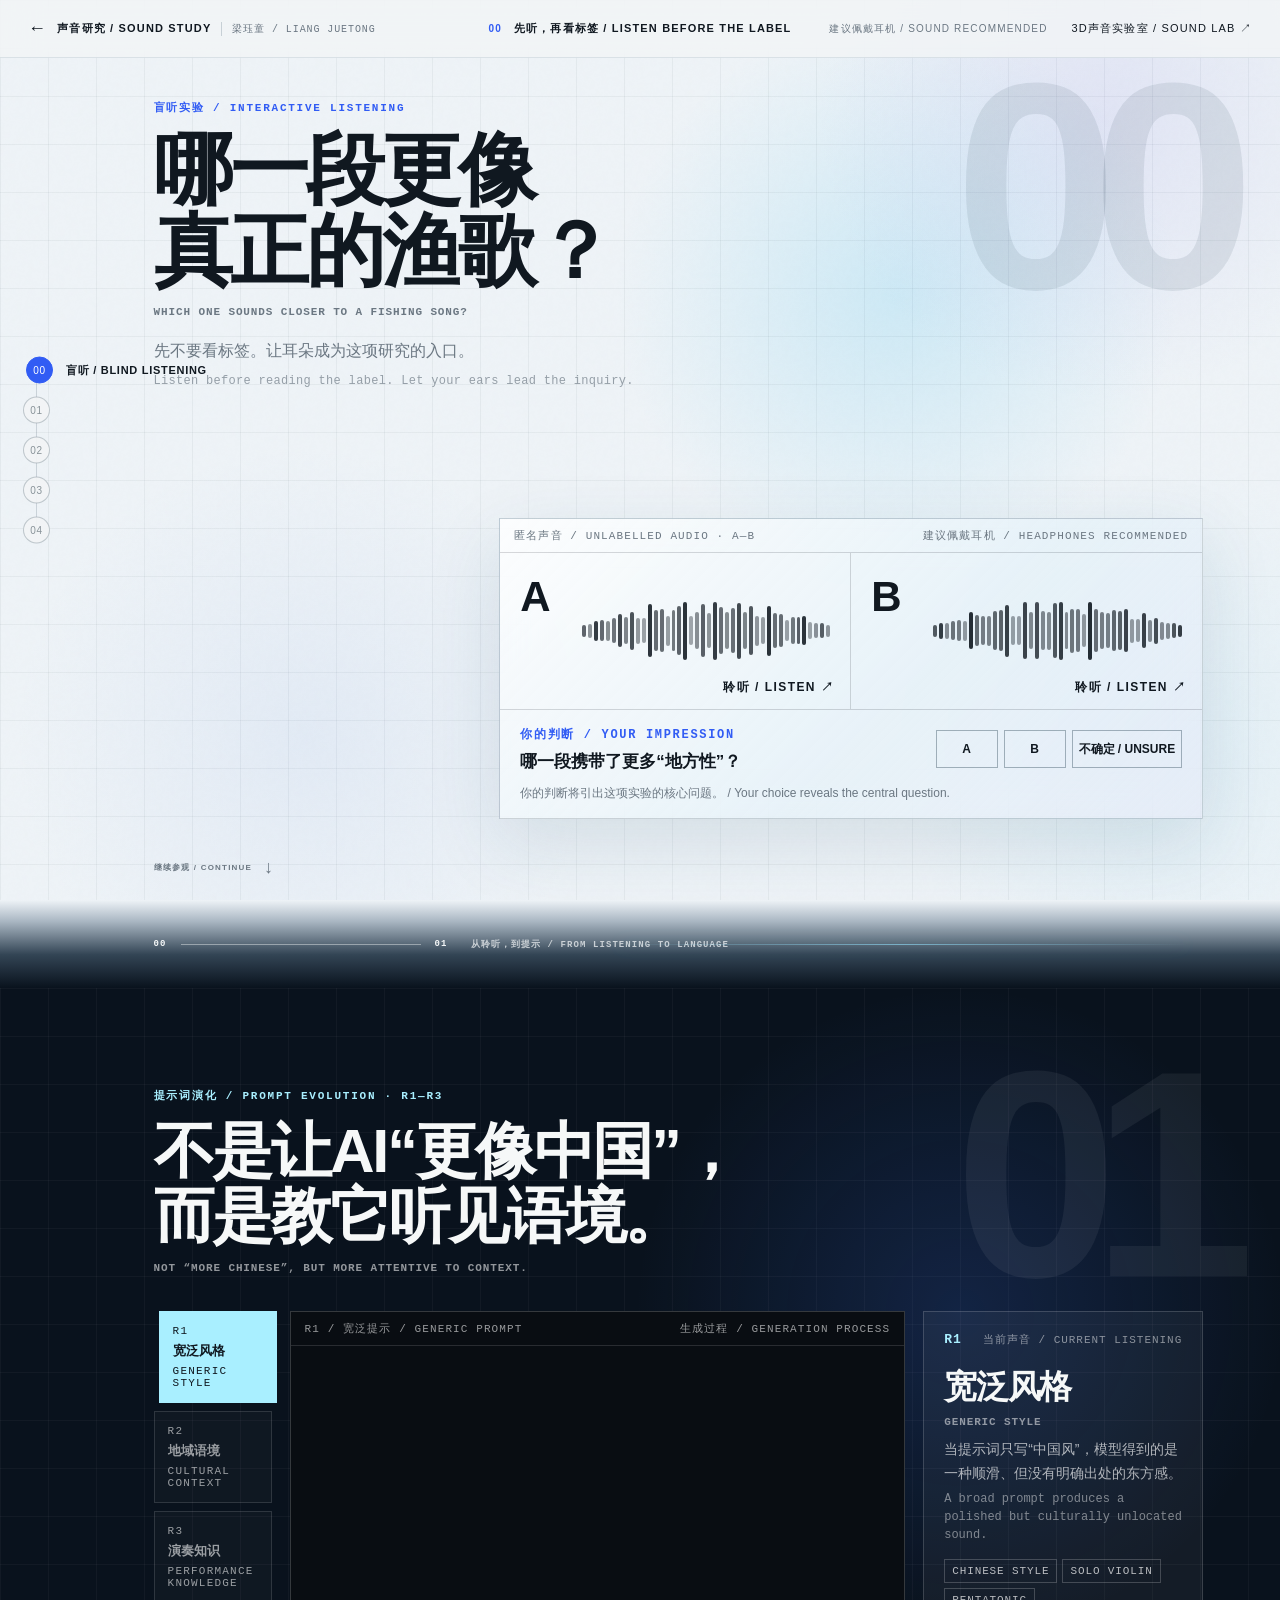
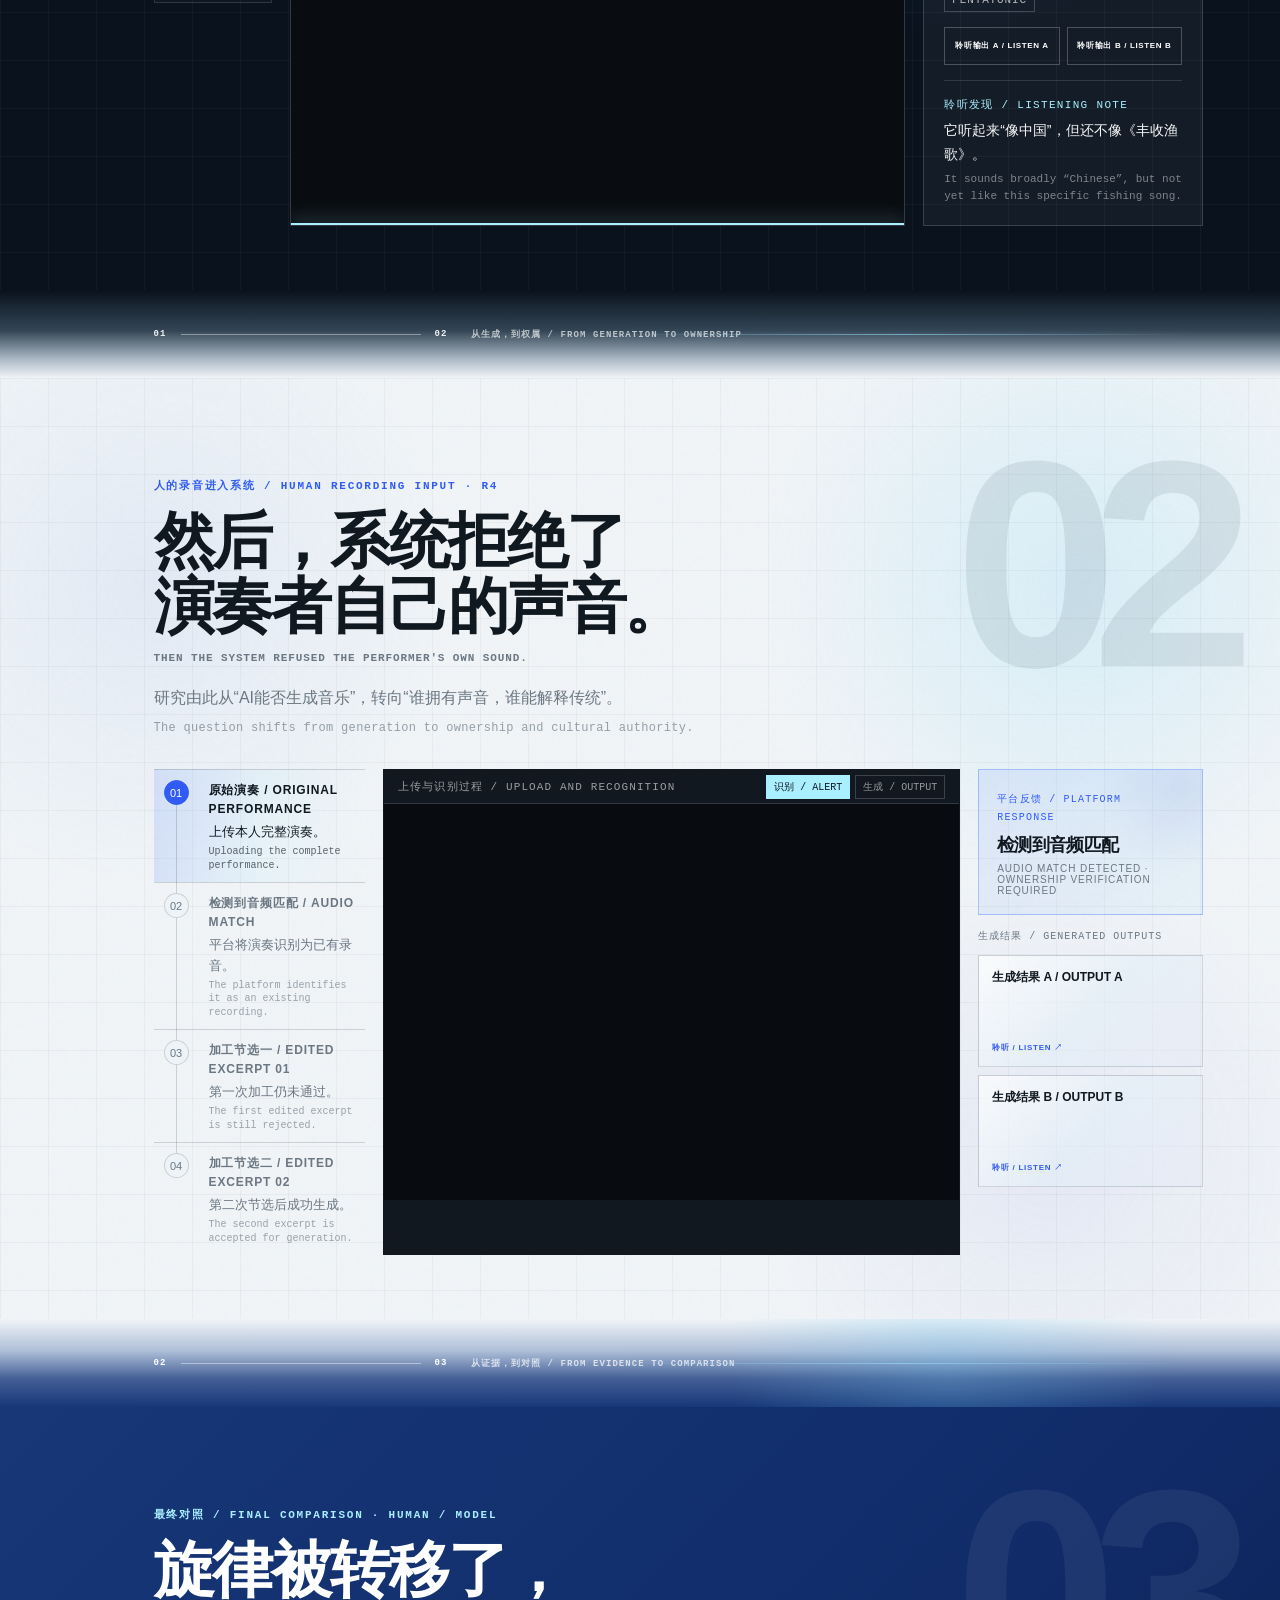
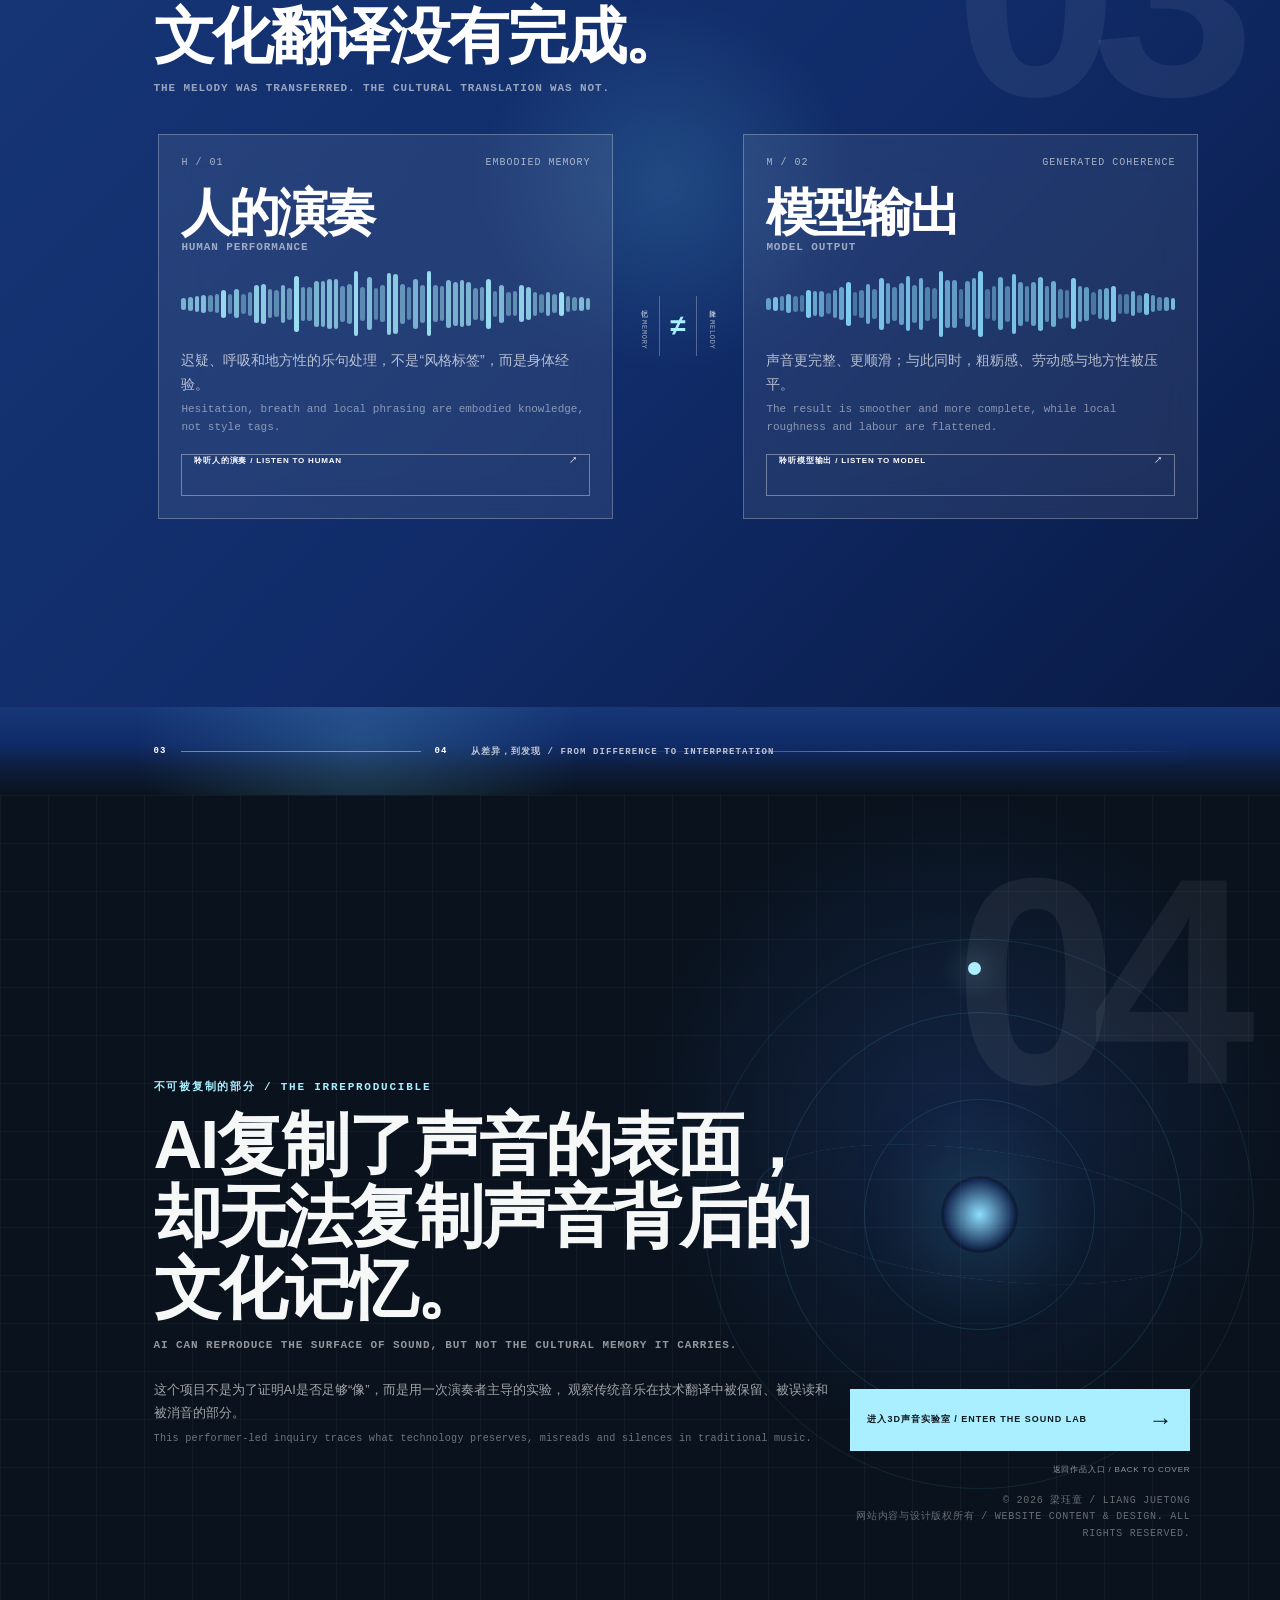
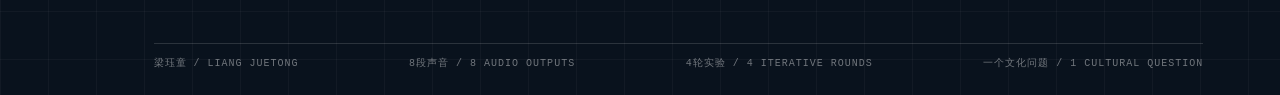
==== commit 0b3f332d: "Improve readability across research journey and sound lab" ====
--- a/journey.html
+++ b/journey.html
@@ -5,7 +5,7 @@
     <meta name="viewport" content="width=device-width, initial-scale=1.0" />
     <meta name="description" content="作品二研究叙事：AI如何理解、重构并压缩传统音乐中的文化信息。" />
     <title>研究路径｜RESEARCH JOURNEY</title>
-    <link rel="stylesheet" href="./journey.css?v=10" />
+    <link rel="stylesheet" href="./journey.css?v=11" />
   </head>
   <body>
     <header class="site-head">
@@ -20,7 +20,7 @@
       </div>
       <div class="site-head__actions">
         <span>建议佩戴耳机 / SOUND RECOMMENDED</span>
-        <a href="./sound-sculpture.html?v=28&amp;mode=excerpt">3D声音实验室 / SOUND LAB ↗</a>
+        <a href="./sound-sculpture.html?v=29&amp;mode=excerpt">3D声音实验室 / SOUND LAB ↗</a>
       </div>
       <div class="reading-progress"><i id="readingProgress"></i></div>
     </header>
@@ -348,7 +348,7 @@
         </div>
 
         <div class="conclusion-actions reveal">
-          <a class="conclusion-actions__primary" href="./sound-sculpture.html?v=28&amp;mode=excerpt">
+          <a class="conclusion-actions__primary" href="./sound-sculpture.html?v=29&amp;mode=excerpt">
             <span>进入3D声音实验室 / ENTER THE SOUND LAB</span>
             <b>→</b>
           </a>
--- a/journey.css
+++ b/journey.css
@@ -1633,3 +1633,153 @@
     transition-duration: 0.01ms !important;
   }
 }
+
+/* Desktop readability pass for portfolio review */
+@media (min-width: 861px) {
+  .site-head__home,
+  .site-head__actions,
+  .site-head__chapter {
+    font-size: 11px;
+  }
+
+  .site-head__home small,
+  .site-head__actions span {
+    font-size: 10px;
+  }
+
+  .site-head__chapter span,
+  .guide a span {
+    font-size: 10px;
+  }
+
+  .site-head__chapter p,
+  .guide a b {
+    font-size: 11px;
+  }
+
+  .eyebrow,
+  .title-translation {
+    font-size: 11px;
+  }
+
+  .lead {
+    font-size: 16px;
+    line-height: 1.8;
+  }
+
+  .lead .translation,
+  .round-copy small {
+    font-size: 12px;
+  }
+
+  .blind-test__head,
+  .evidence-window__head,
+  .ownership-evidence__head {
+    font-size: 11px;
+  }
+
+  .sound-card__action,
+  .guess-panel span,
+  .guess-panel p {
+    font-size: 12px;
+  }
+
+  .guess-panel strong {
+    font-size: 17px;
+  }
+
+  .guess-panel__choices button {
+    min-width: 62px;
+    min-height: 38px;
+    font-size: 12px;
+  }
+
+  .round-rail span,
+  .round-rail i,
+  .round-reading__head p,
+  .round-reading h3 small,
+  .prompt-tokens span,
+  .finding span {
+    font-size: 11px;
+  }
+
+  .round-rail b {
+    font-size: 13px;
+  }
+
+  .round-reading > p,
+  .finding p {
+    font-size: 14px;
+    line-height: 1.72;
+  }
+
+  .finding small {
+    font-size: 11px;
+    line-height: 1.55;
+  }
+
+  .event-chain span {
+    font-size: 11px;
+  }
+
+  .event-chain b {
+    font-size: 12px;
+  }
+
+  .event-chain p {
+    font-size: 13px;
+    line-height: 1.55;
+  }
+
+  .event-chain p small {
+    font-size: 10px;
+  }
+
+  .ownership-evidence__head button,
+  .system-alert span,
+  .system-alert p,
+  .ownership-outputs > p {
+    font-size: 10px;
+  }
+
+  .system-alert strong {
+    font-size: 18px;
+  }
+
+  .ownership-outputs button {
+    font-size: 12px;
+  }
+
+  .voice-card__meta {
+    font-size: 10px;
+  }
+
+  .voice-card h3 small {
+    font-size: 11px;
+  }
+
+  .voice-card > p {
+    font-size: 14px;
+    line-height: 1.7;
+  }
+
+  .voice-card > p small {
+    font-size: 11px;
+    line-height: 1.55;
+  }
+
+  .conclusion-meta,
+  .conclusion-copyright {
+    font-size: 10px;
+  }
+
+  .audio-dock__identity span,
+  .audio-dock__identity p,
+  .audio-dock__transport div {
+    font-size: 10px;
+  }
+
+  .audio-dock__identity strong {
+    font-size: 14px;
+  }
+}
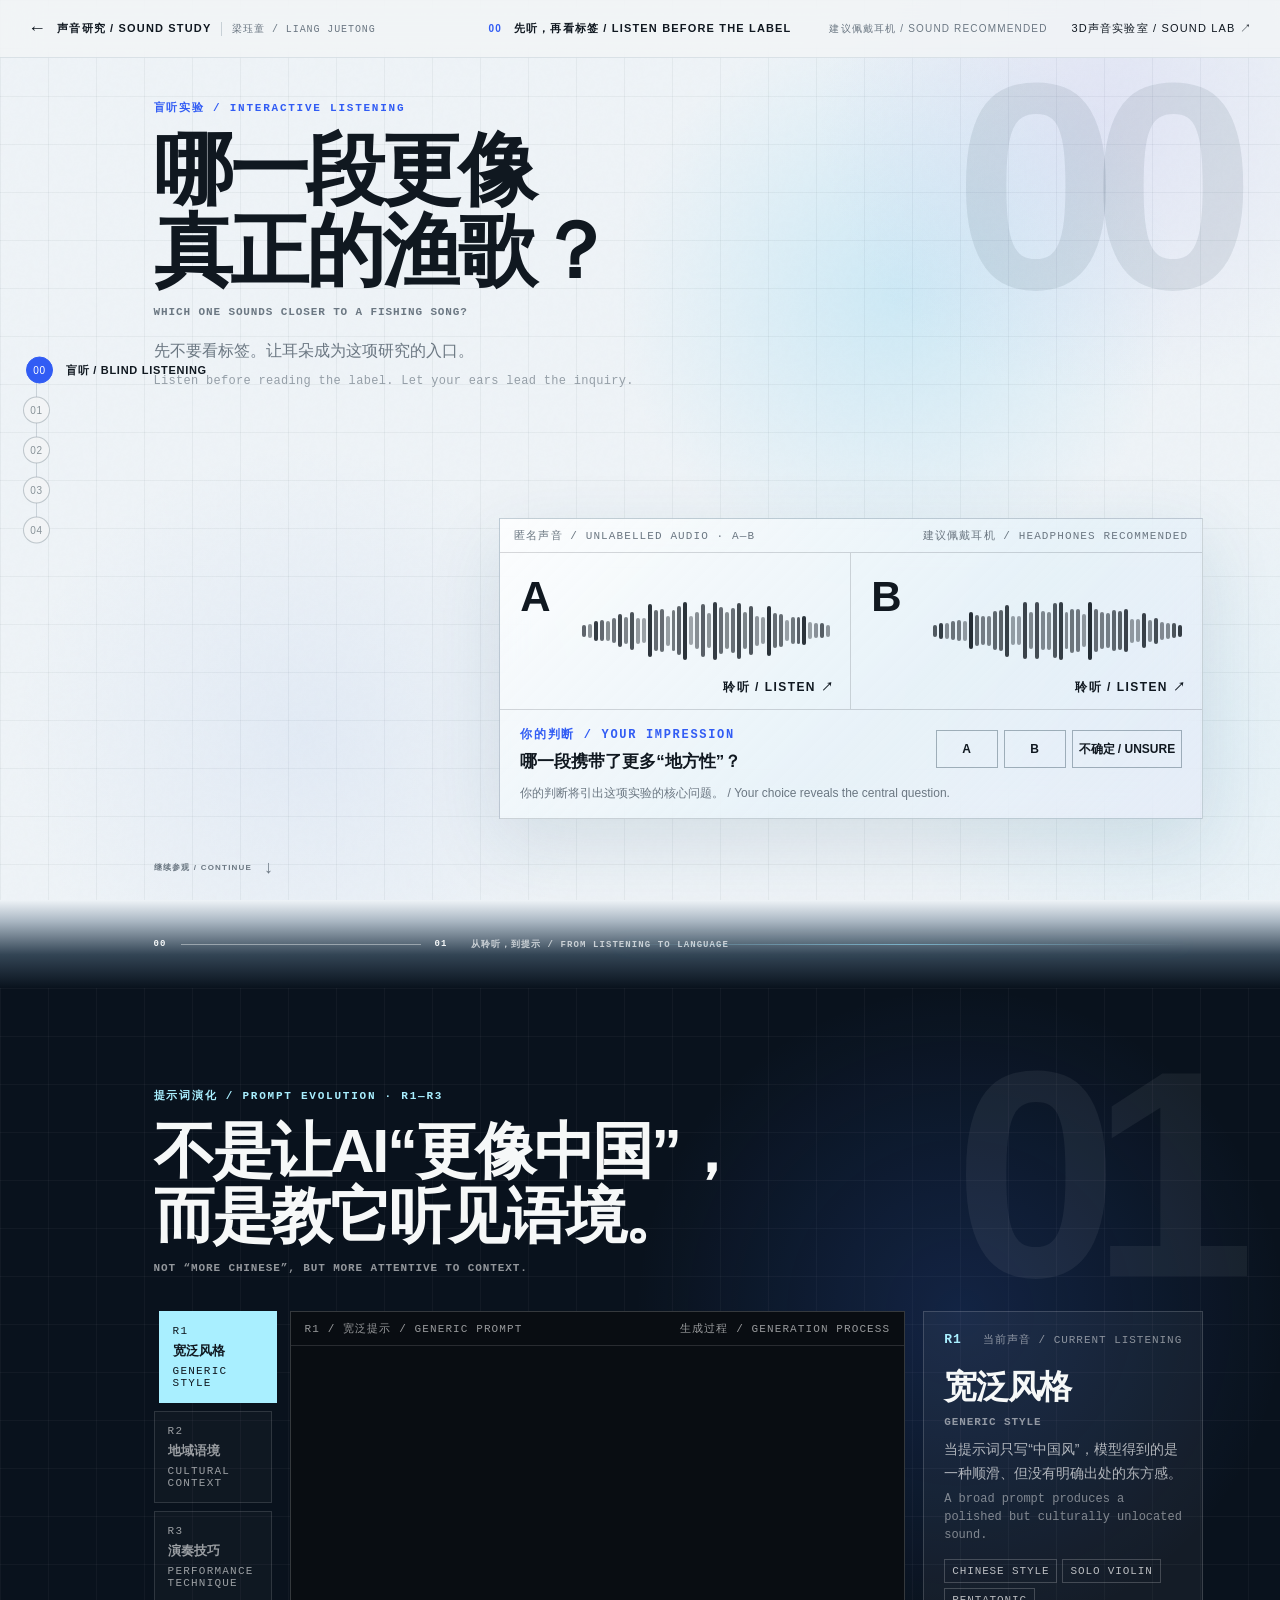
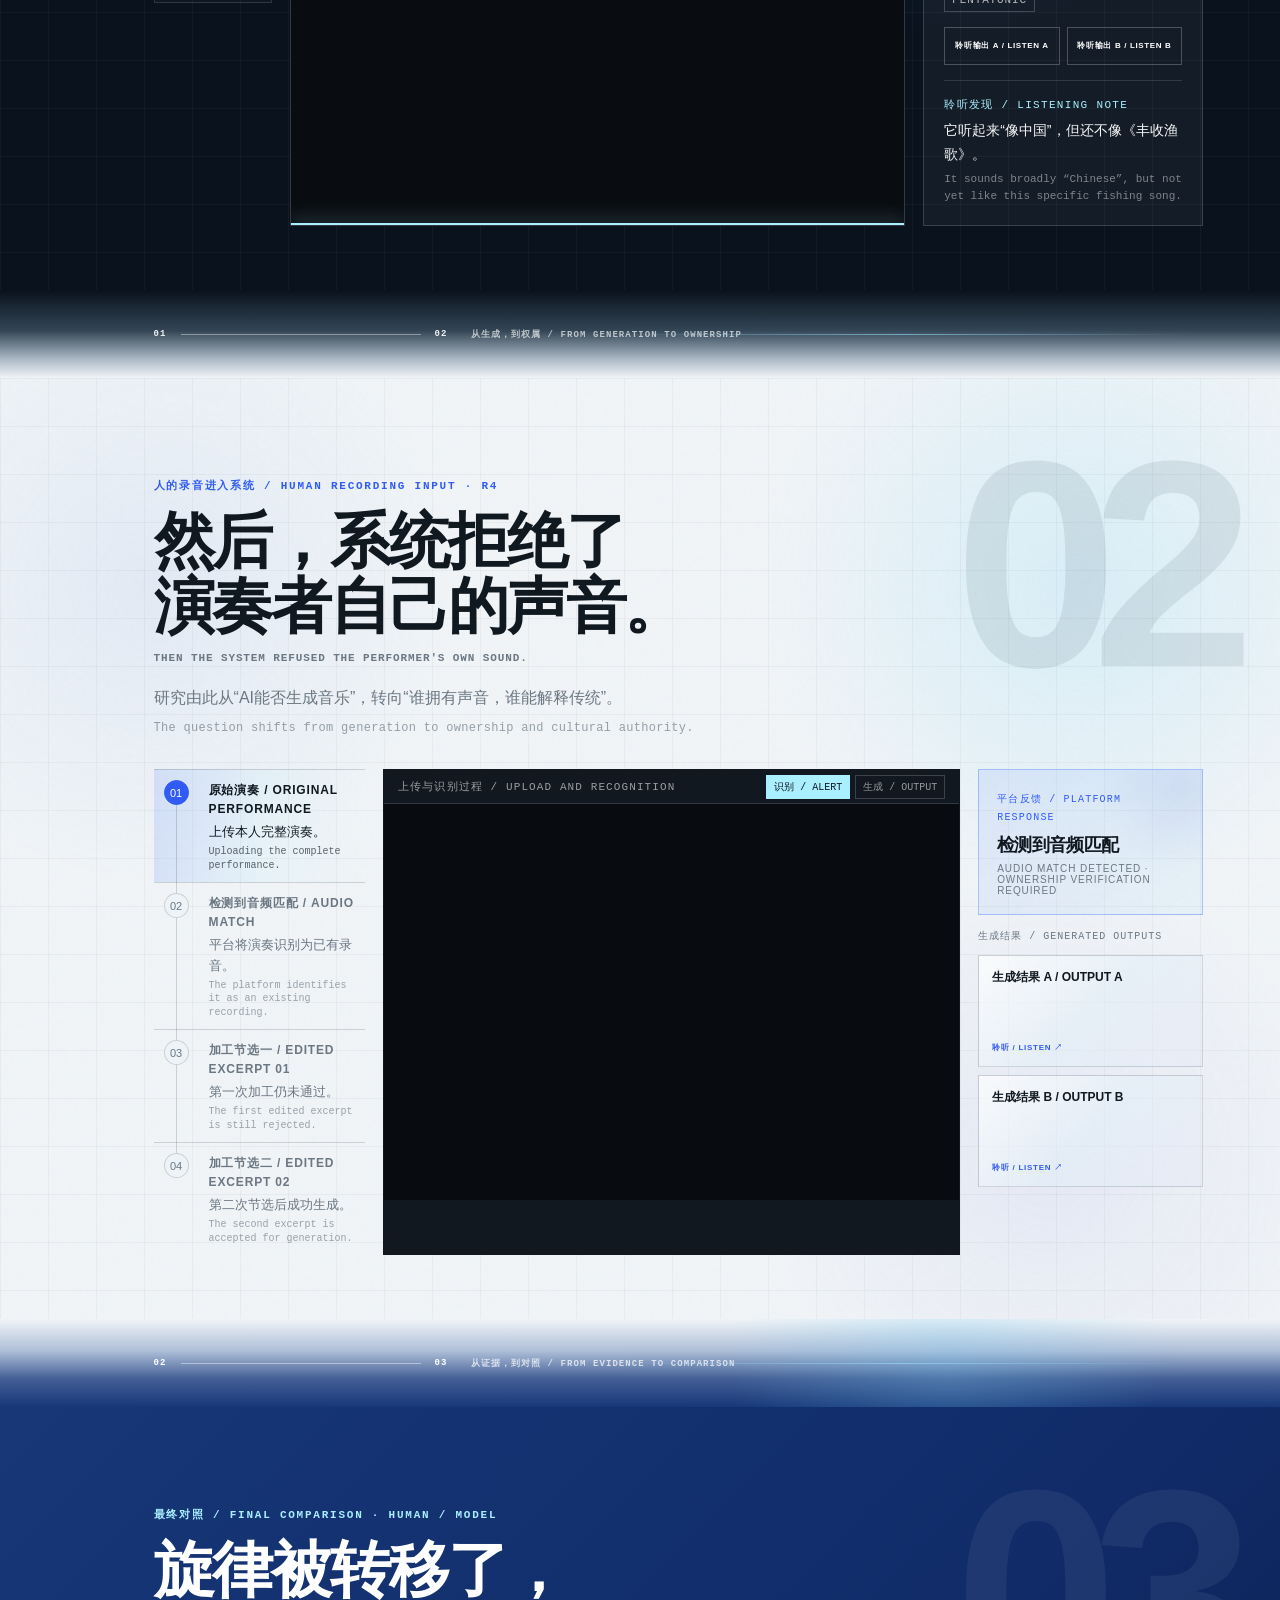
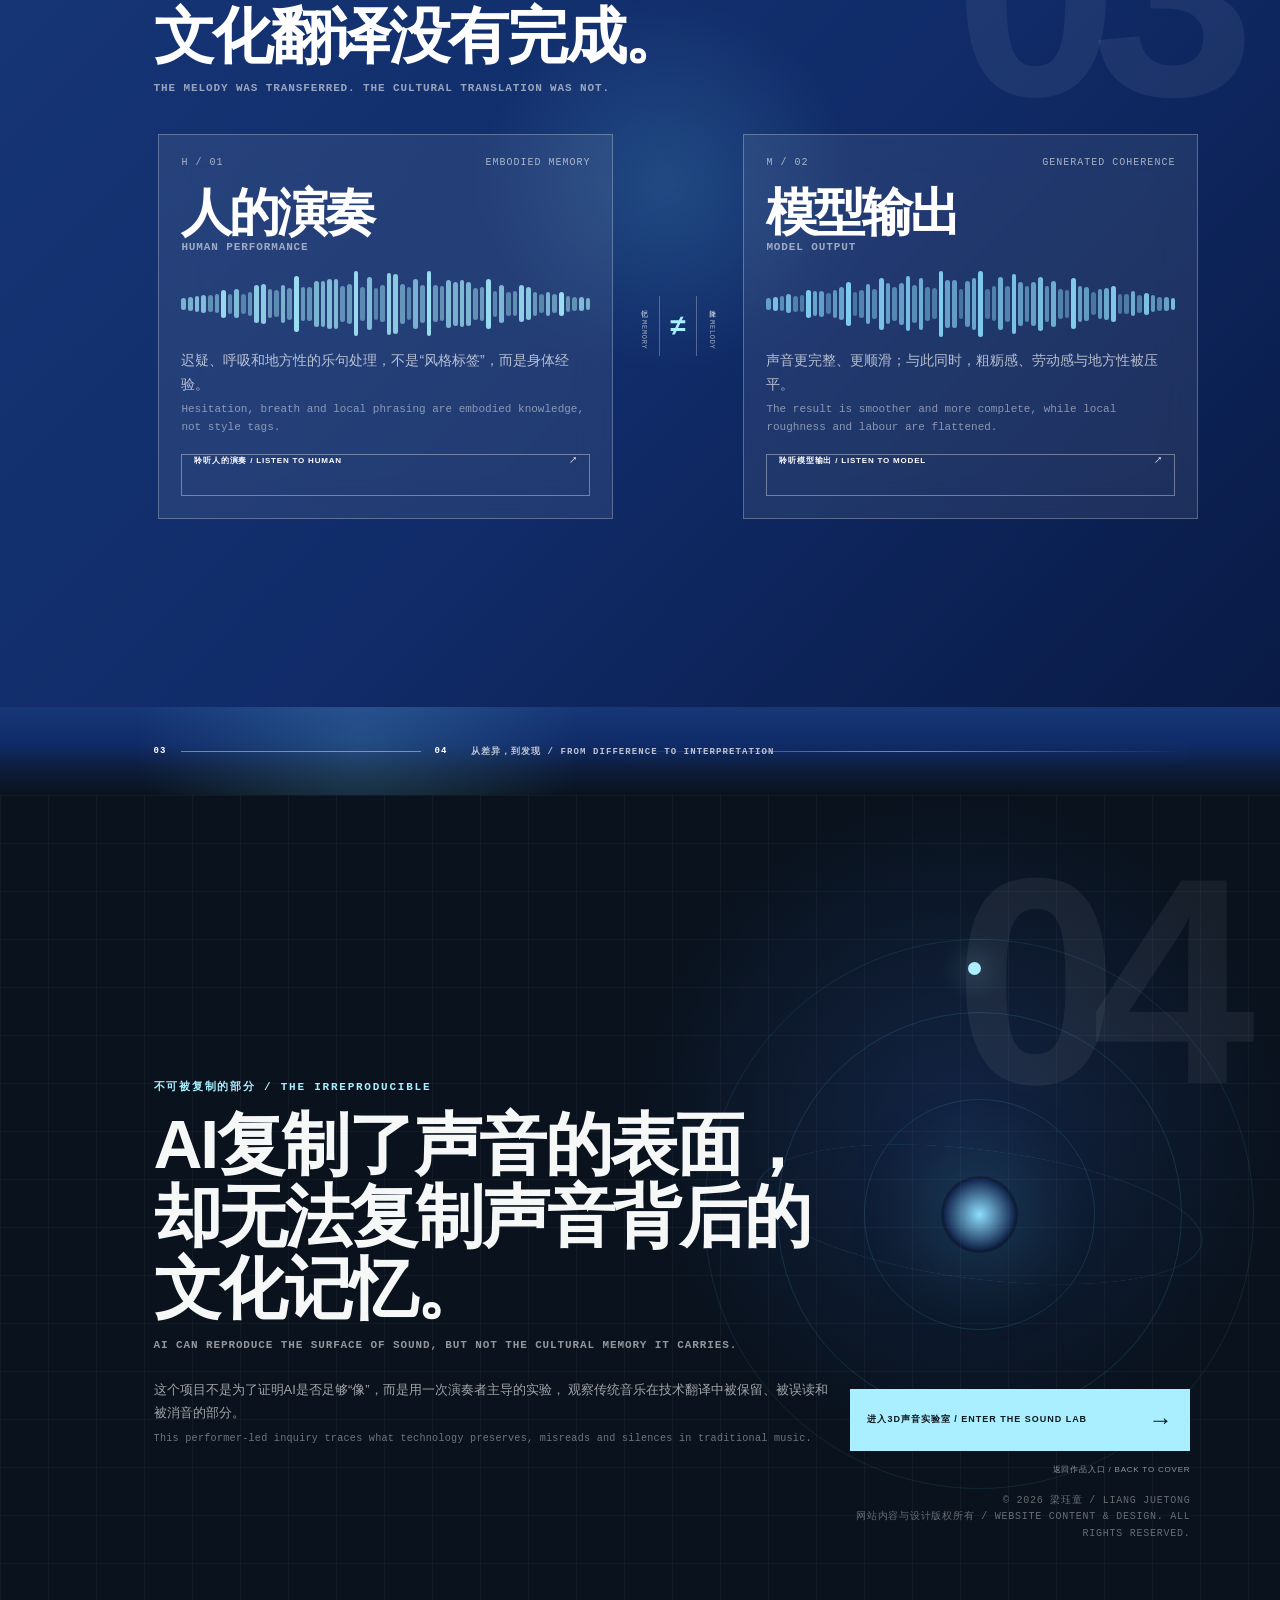
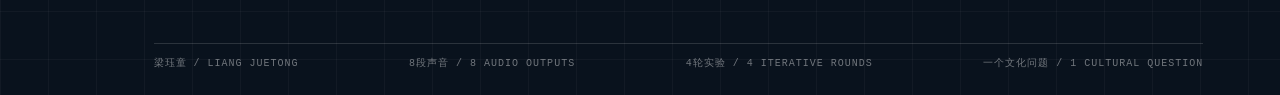
==== commit a20536b2: "Refine R3 terminology across the project Rename R3 as Performance Technique and align the terminolog" ====
--- a/journey.html
+++ b/journey.html
@@ -131,7 +131,7 @@
               <span>R2</span><b>地域语境</b><i>CULTURAL CONTEXT</i>
             </button>
             <button data-round="2">
-              <span>R3</span><b>演奏知识</b><i>PERFORMANCE KNOWLEDGE</i>
+              <span>R3</span><b>演奏技巧</b><i>PERFORMANCE TECHNIQUE</i>
             </button>
           </div>
 
